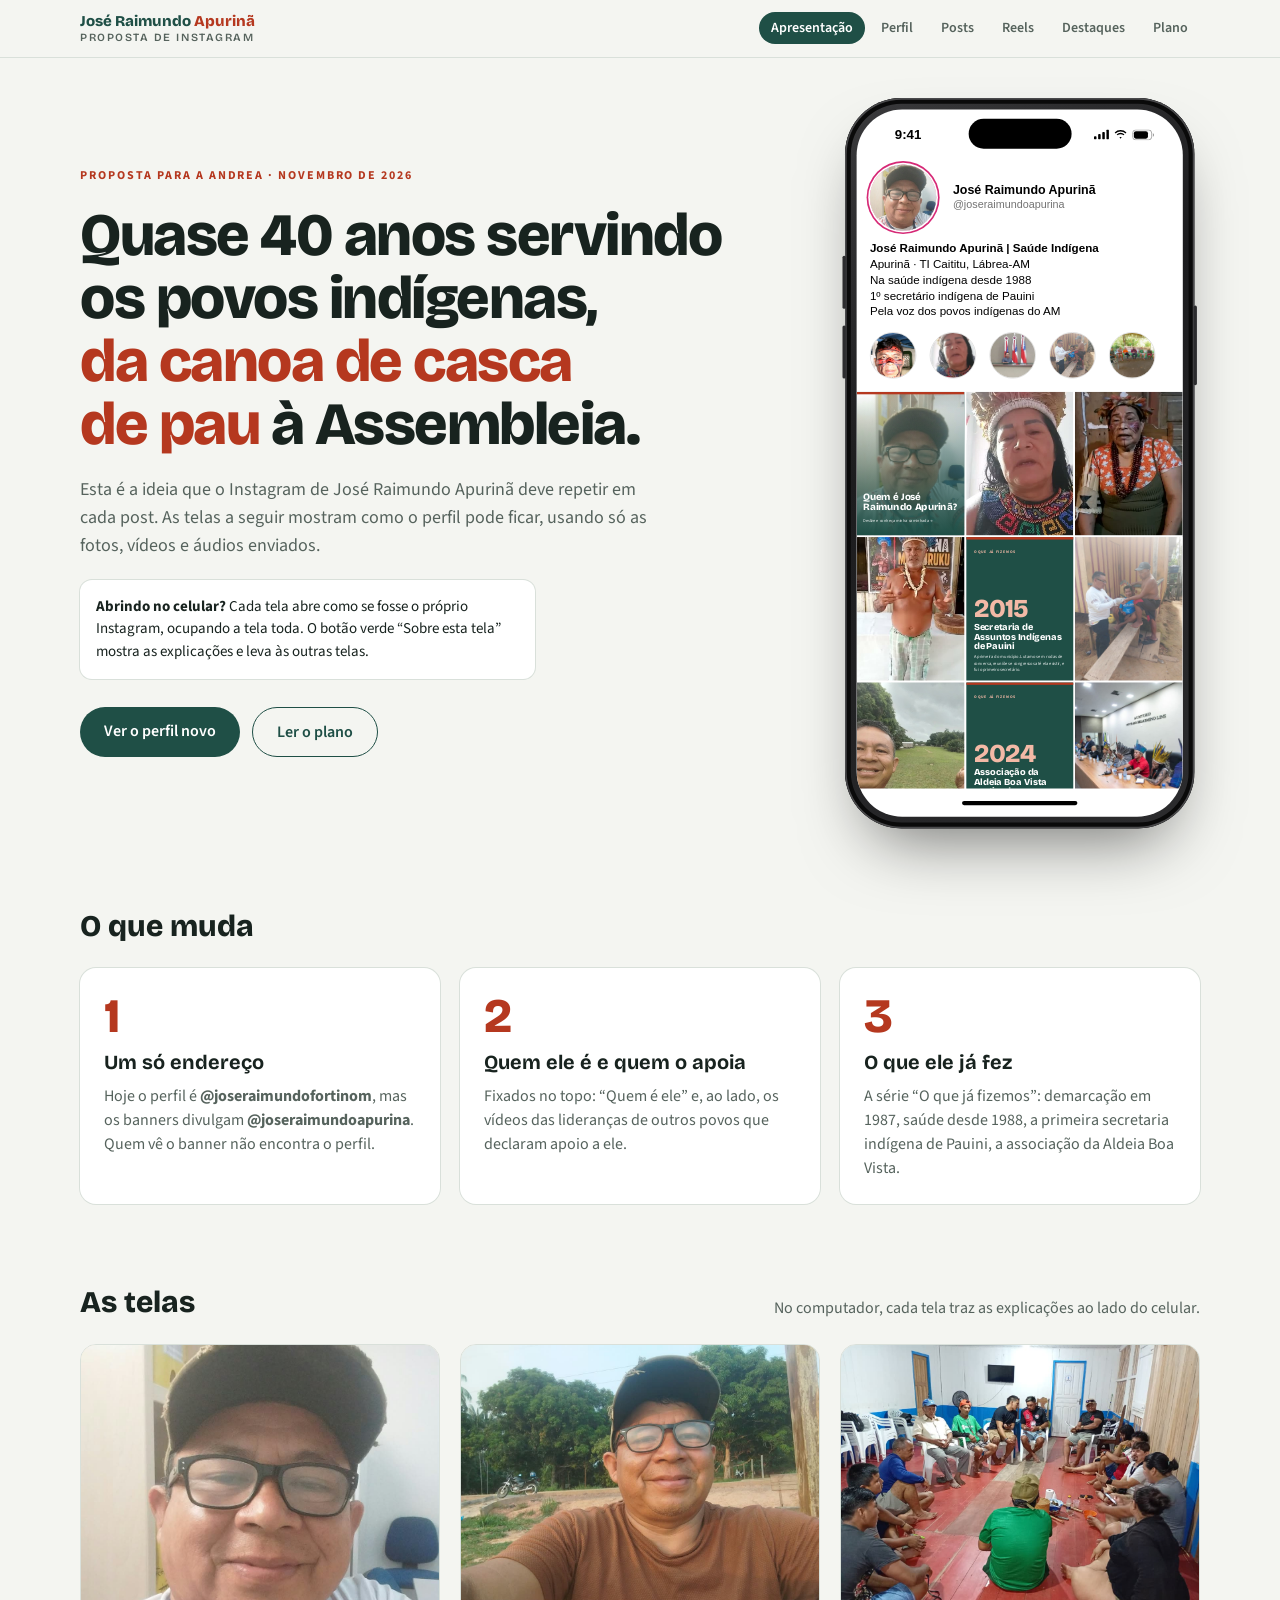
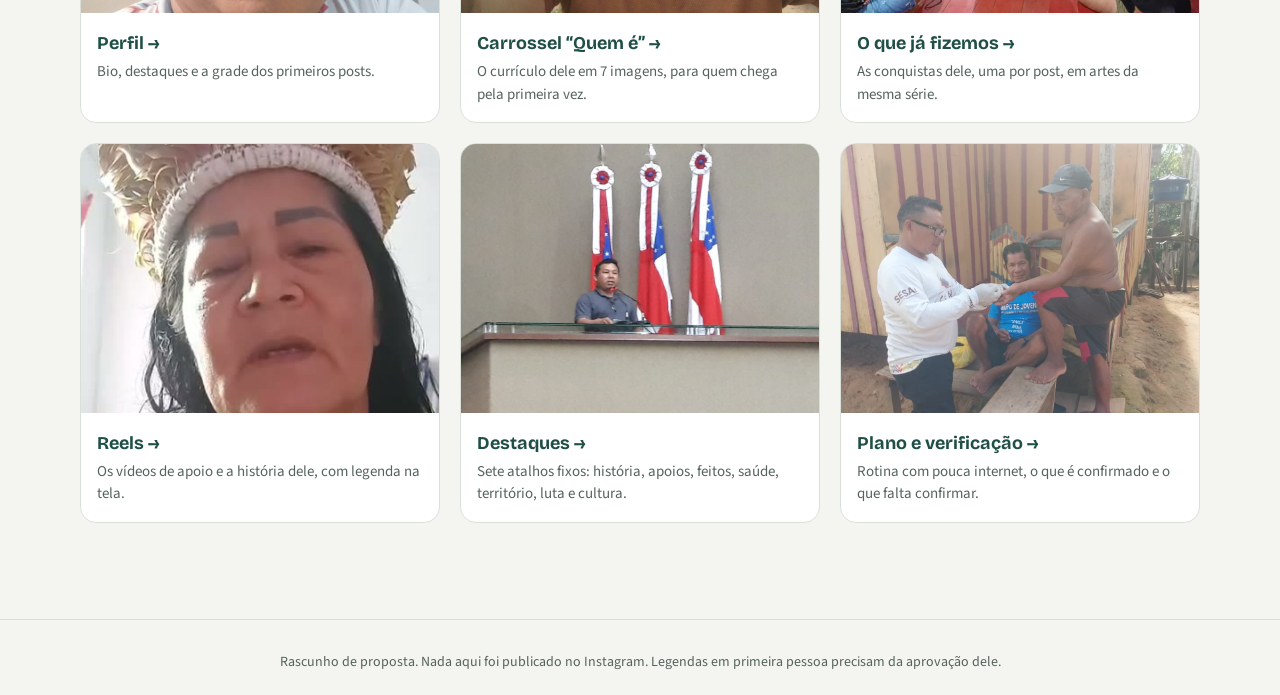
==== index.html @ d801d5da "Atualiza proposta do Instagram (2026-11-07)" ====
<!doctype html>
<html lang="pt-BR">
<head>
  <meta charset="UTF-8">
  <meta name="viewport" content="width=device-width, initial-scale=1">
  <meta name="robots" content="noindex, nofollow">
  <title>Apresentação · Instagram José Raimundo Apurinã</title>
  <link rel="preconnect" href="https://fonts.googleapis.com">
  <link rel="preconnect" href="https://fonts.gstatic.com" crossorigin>
  <link rel="stylesheet" href="https://fonts.googleapis.com/css2?family=Bricolage+Grotesque:opsz,wght@12..96,500;12..96,700;12..96,800&family=Source+Sans+3:wght@400;600;700&display=swap">
  <script type="module" crossorigin src="./assets/index-DN0PJLgt.js"></script>
  <link rel="modulepreload" crossorigin href="./assets/shell-CTbO2ROe.js">
  <link rel="stylesheet" crossorigin href="./assets/shell-BoE5GBk3.css">
</head>
<body class="min-h-dvh bg-papel font-sans text-tinta antialiased">
  <div id="app"></div>
</body>
</html>
---- assets/shell-BoE5GBk3.css ----
/*! tailwindcss v4.1.16 | MIT License | https://tailwindcss.com */@layer properties{@supports (((-webkit-hyphens:none)) and (not (margin-trim:inline))) or ((-moz-orient:inline) and (not (color:rgb(from red r g b)))){*,:before,:after,::backdrop{--tw-translate-x:0;--tw-translate-y:0;--tw-translate-z:0;--tw-rotate-x:initial;--tw-rotate-y:initial;--tw-rotate-z:initial;--tw-skew-x:initial;--tw-skew-y:initial;--tw-scroll-snap-strictness:proximity;--tw-space-y-reverse:0;--tw-divide-y-reverse:0;--tw-border-style:solid;--tw-gradient-position:initial;--tw-gradient-from:#0000;--tw-gradient-via:#0000;--tw-gradient-to:#0000;--tw-gradient-stops:initial;--tw-gradient-via-stops:initial;--tw-gradient-from-position:0%;--tw-gradient-via-position:50%;--tw-gradient-to-position:100%;--tw-leading:initial;--tw-font-weight:initial;--tw-tracking:initial;--tw-ordinal:initial;--tw-slashed-zero:initial;--tw-numeric-figure:initial;--tw-numeric-spacing:initial;--tw-numeric-fraction:initial;--tw-shadow:0 0 #0000;--tw-shadow-color:initial;--tw-shadow-alpha:100%;--tw-inset-shadow:0 0 #0000;--tw-inset-shadow-color:initial;--tw-inset-shadow-alpha:100%;--tw-ring-color:initial;--tw-ring-shadow:0 0 #0000;--tw-inset-ring-color:initial;--tw-inset-ring-shadow:0 0 #0000;--tw-ring-inset:initial;--tw-ring-offset-width:0px;--tw-ring-offset-color:#fff;--tw-ring-offset-shadow:0 0 #0000;--tw-blur:initial;--tw-brightness:initial;--tw-contrast:initial;--tw-grayscale:initial;--tw-hue-rotate:initial;--tw-invert:initial;--tw-opacity:initial;--tw-saturate:initial;--tw-sepia:initial;--tw-drop-shadow:initial;--tw-drop-shadow-color:initial;--tw-drop-shadow-alpha:100%;--tw-drop-shadow-size:initial;--tw-backdrop-blur:initial;--tw-backdrop-brightness:initial;--tw-backdrop-contrast:initial;--tw-backdrop-grayscale:initial;--tw-backdrop-hue-rotate:initial;--tw-backdrop-invert:initial;--tw-backdrop-opacity:initial;--tw-backdrop-saturate:initial;--tw-backdrop-sepia:initial}}}@layer theme{:root,:host{--font-sans:"Source Sans 3","Segoe UI",system-ui,sans-serif;--font-mono:ui-monospace,SFMono-Regular,Menlo,Monaco,Consolas,"Liberation Mono","Courier New",monospace;--color-black:#000;--color-white:#fff;--spacing:.25rem;--container-4xl:56rem;--container-6xl:72rem;--text-xs:.75rem;--text-xs--line-height:calc(1/.75);--text-sm:.875rem;--text-sm--line-height:calc(1.25/.875);--text-lg:1.125rem;--text-lg--line-height:calc(1.75/1.125);--text-xl:1.25rem;--text-xl--line-height:calc(1.75/1.25);--text-2xl:1.5rem;--text-2xl--line-height:calc(2/1.5);--text-3xl:1.875rem;--text-3xl--line-height: 1.2 ;--text-4xl:2.25rem;--text-4xl--line-height:calc(2.5/2.25);--text-5xl:3rem;--text-5xl--line-height:1;--text-6xl:3.75rem;--text-6xl--line-height:1;--font-weight-normal:400;--font-weight-semibold:600;--font-weight-bold:700;--font-weight-extrabold:800;--tracking-tight:-.025em;--tracking-wide:.025em;--leading-tight:1.25;--leading-snug:1.375;--leading-relaxed:1.625;--radius-md:.375rem;--radius-lg:.5rem;--radius-xl:.75rem;--radius-2xl:1rem;--default-transition-duration:.15s;--default-transition-timing-function:cubic-bezier(.4,0,.2,1);--default-font-family:var(--font-sans);--default-mono-font-family:var(--font-mono);--color-rio:#1f4f46;--color-rio-claro:#2e6b5f;--color-urucum:#b5381f;--color-areia:#ede6d6;--color-papel:#f4f5f1;--color-tinta:#18231f;--color-cinza:#56635d;--color-linha:#d9e0da;--font-display:"Bricolage Grotesque","Segoe UI",system-ui,sans-serif;--font-ig:-apple-system,BlinkMacSystemFont,"SF Pro Text","Segoe UI",Roboto,Helvetica,Arial,sans-serif}}@layer base{*,:after,:before,::backdrop{box-sizing:border-box;border:0 solid;margin:0;padding:0}::file-selector-button{box-sizing:border-box;border:0 solid;margin:0;padding:0}html,:host{-webkit-text-size-adjust:100%;tab-size:4;line-height:1.5;font-family:var(--default-font-family,ui-sans-serif,system-ui,sans-serif,"Apple Color Emoji","Segoe UI Emoji","Segoe UI Symbol","Noto Color Emoji");font-feature-settings:var(--default-font-feature-settings,normal);font-variation-settings:var(--default-font-variation-settings,normal);-webkit-tap-highlight-color:transparent}hr{height:0;color:inherit;border-top-width:1px}abbr:where([title]){-webkit-text-decoration:underline dotted;text-decoration:underline dotted}h1,h2,h3,h4,h5,h6{font-size:inherit;font-weight:inherit}a{color:inherit;-webkit-text-decoration:inherit;text-decoration:inherit}b,strong{font-weight:bolder}code,kbd,samp,pre{font-family:var(--default-mono-font-family,ui-monospace,SFMono-Regular,Menlo,Monaco,Consolas,"Liberation Mono","Courier New",monospace);font-feature-settings:var(--default-mono-font-feature-settings,normal);font-variation-settings:var(--default-mono-font-variation-settings,normal);font-size:1em}small{font-size:80%}sub,sup{vertical-align:baseline;font-size:75%;line-height:0;position:relative}sub{bottom:-.25em}sup{top:-.5em}table{text-indent:0;border-color:inherit;border-collapse:collapse}:-moz-focusring{outline:auto}progress{vertical-align:baseline}summary{display:list-item}ol,ul,menu{list-style:none}img,svg,video,canvas,audio,iframe,embed,object{vertical-align:middle;display:block}img,video{max-width:100%;height:auto}button,input,select,optgroup,textarea{font:inherit;font-feature-settings:inherit;font-variation-settings:inherit;letter-spacing:inherit;color:inherit;opacity:1;background-color:#0000;border-radius:0}::file-selector-button{font:inherit;font-feature-settings:inherit;font-variation-settings:inherit;letter-spacing:inherit;color:inherit;opacity:1;background-color:#0000;border-radius:0}:where(select:is([multiple],[size])) optgroup{font-weight:bolder}:where(select:is([multiple],[size])) optgroup option{padding-inline-start:20px}::file-selector-button{margin-inline-end:4px}::placeholder{opacity:1}@supports (not ((-webkit-appearance:-apple-pay-button))) or (contain-intrinsic-size:1px){::placeholder{color:currentColor}@supports (color:color-mix(in lab,red,red)){::placeholder{color:color-mix(in oklab,currentcolor 50%,transparent)}}}textarea{resize:vertical}::-webkit-search-decoration{-webkit-appearance:none}::-webkit-date-and-time-value{min-height:1lh;text-align:inherit}::-webkit-datetime-edit{display:inline-flex}::-webkit-datetime-edit-fields-wrapper{padding:0}::-webkit-datetime-edit{padding-block:0}::-webkit-datetime-edit-year-field{padding-block:0}::-webkit-datetime-edit-month-field{padding-block:0}::-webkit-datetime-edit-day-field{padding-block:0}::-webkit-datetime-edit-hour-field{padding-block:0}::-webkit-datetime-edit-minute-field{padding-block:0}::-webkit-datetime-edit-second-field{padding-block:0}::-webkit-datetime-edit-millisecond-field{padding-block:0}::-webkit-datetime-edit-meridiem-field{padding-block:0}::-webkit-calendar-picker-indicator{line-height:1}:-moz-ui-invalid{box-shadow:none}button,input:where([type=button],[type=reset],[type=submit]){appearance:button}::file-selector-button{appearance:button}::-webkit-inner-spin-button{height:auto}::-webkit-outer-spin-button{height:auto}[hidden]:where(:not([hidden=until-found])){display:none!important}html{background:var(--color-papel);color:var(--color-tinta)}h1,h2,h3{font-family:var(--font-display);text-wrap:balance}:focus-visible{outline:3px solid var(--color-urucum);outline-offset:2px}}@layer components;@layer utilities{.\@container{container-type:inline-size}.pointer-events-none{pointer-events:none}.absolute{position:absolute}.relative{position:relative}.sticky{position:sticky}.inset-0{inset:calc(var(--spacing)*0)}.inset-x-0{inset-inline:calc(var(--spacing)*0)}.inset-x-2{inset-inline:calc(var(--spacing)*2)}.inset-x-3{inset-inline:calc(var(--spacing)*3)}.inset-x-6{inset-inline:calc(var(--spacing)*6)}.top-0{top:calc(var(--spacing)*0)}.top-1\.5{top:calc(var(--spacing)*1.5)}.top-3{top:calc(var(--spacing)*3)}.top-28{top:calc(var(--spacing)*28)}.top-\[58px\]{top:58px}.top-\[70px\]{top:70px}.right-0{right:calc(var(--spacing)*0)}.right-1\.5{right:calc(var(--spacing)*1.5)}.right-3{right:calc(var(--spacing)*3)}.right-4{right:calc(var(--spacing)*4)}.right-16{right:calc(var(--spacing)*16)}.bottom-0{bottom:calc(var(--spacing)*0)}.bottom-3{bottom:calc(var(--spacing)*3)}.bottom-6{bottom:calc(var(--spacing)*6)}.bottom-\[68px\]{bottom:68px}.bottom-\[120px\]{bottom:120px}.left-0{left:calc(var(--spacing)*0)}.left-1\/2{left:50%}.left-3{left:calc(var(--spacing)*3)}.z-10{z-index:10}.z-30{z-index:30}.m-0{margin:calc(var(--spacing)*0)}.mx-auto{margin-inline:auto}.mt-0\.5{margin-top:calc(var(--spacing)*.5)}.mt-2{margin-top:calc(var(--spacing)*2)}.mt-3{margin-top:calc(var(--spacing)*3)}.mt-auto{margin-top:auto}.ml-auto{margin-left:auto}.line-clamp-1{-webkit-line-clamp:1;-webkit-box-orient:vertical;display:-webkit-box;overflow:hidden}.no-scrollbar{scrollbar-width:none}.no-scrollbar::-webkit-scrollbar{display:none}.block{display:block}.flex{display:flex}.grid{display:grid}.hidden{display:none}.inline-block{display:inline-block}.aspect-\[3\/4\]{aspect-ratio:3/4}.aspect-\[4\/3\]{aspect-ratio:4/3}.size-1\.5{width:calc(var(--spacing)*1.5);height:calc(var(--spacing)*1.5)}.size-3\.5{width:calc(var(--spacing)*3.5);height:calc(var(--spacing)*3.5)}.size-4{width:calc(var(--spacing)*4);height:calc(var(--spacing)*4)}.size-5{width:calc(var(--spacing)*5);height:calc(var(--spacing)*5)}.size-6{width:calc(var(--spacing)*6);height:calc(var(--spacing)*6)}.size-7{width:calc(var(--spacing)*7);height:calc(var(--spacing)*7)}.size-8{width:calc(var(--spacing)*8);height:calc(var(--spacing)*8)}.size-9{width:calc(var(--spacing)*9);height:calc(var(--spacing)*9)}.size-16{width:calc(var(--spacing)*16);height:calc(var(--spacing)*16)}.size-\[14px\]{width:14px;height:14px}.size-\[18px\]{width:18px;height:18px}.size-\[26px\]{width:26px;height:26px}.size-\[28px\]{width:28px;height:28px}.size-\[56px\]{width:56px;height:56px}.size-\[80px\]{width:80px;height:80px}.size-full{width:100%;height:100%}.h-11{height:calc(var(--spacing)*11)}.h-36{height:calc(var(--spacing)*36)}.h-56{height:calc(var(--spacing)*56)}.h-\[2\.5px\]{height:2.5px}.h-\[2cqw\]{height:2cqw}.h-full{height:100%}.max-h-\[85dvh\]{max-height:85dvh}.min-h-0{min-height:calc(var(--spacing)*0)}.min-h-dvh{min-height:100dvh}.w-0{width:calc(var(--spacing)*0)}.w-1\/3{width:33.3333%}.w-2\/3{width:66.6667%}.w-\[34px\]{width:34px}.w-\[64px\]{width:64px}.w-fit{width:fit-content}.w-full{width:100%}.max-w-4xl{max-width:var(--container-4xl)}.max-w-6xl{max-width:var(--container-6xl)}.max-w-none{max-width:none}.max-w-prose{max-width:65ch}.min-w-0{min-width:calc(var(--spacing)*0)}.min-w-\[560px\]{min-width:560px}.min-w-\[640px\]{min-width:640px}.flex-1{flex:1}.shrink-0{flex-shrink:0}.-translate-x-1\/2{--tw-translate-x: -50% ;translate:var(--tw-translate-x)var(--tw-translate-y)}.-rotate-45{rotate:-45deg}.transform{transform:var(--tw-rotate-x,)var(--tw-rotate-y,)var(--tw-rotate-z,)var(--tw-skew-x,)var(--tw-skew-y,)}.resize{resize:both}.snap-x{scroll-snap-type:x var(--tw-scroll-snap-strictness)}.snap-y{scroll-snap-type:y var(--tw-scroll-snap-strictness)}.snap-mandatory{--tw-scroll-snap-strictness:mandatory}.snap-center{scroll-snap-align:center}.snap-start{scroll-snap-align:start}.scroll-mt-24{scroll-margin-top:calc(var(--spacing)*24)}.list-decimal{list-style-type:decimal}.list-disc{list-style-type:disc}.grid-cols-3{grid-template-columns:repeat(3,minmax(0,1fr))}.grid-cols-5{grid-template-columns:repeat(5,minmax(0,1fr))}.grid-cols-\[2\.25rem_minmax\(0\,1fr\)\]{grid-template-columns:2.25rem minmax(0,1fr)}.grid-cols-\[2rem_minmax\(0\,1fr\)\]{grid-template-columns:2rem minmax(0,1fr)}.grid-cols-\[4\.5rem_minmax\(0\,1fr\)\]{grid-template-columns:4.5rem minmax(0,1fr)}.grid-rows-\[auto_1fr\]{grid-template-rows:auto 1fr}.flex-col{flex-direction:column}.flex-wrap{flex-wrap:wrap}.place-items-center{place-items:center}.items-center{align-items:center}.items-end{align-items:flex-end}.justify-between{justify-content:space-between}.justify-center{justify-content:center}.justify-items-center{justify-items:center}.gap-1{gap:calc(var(--spacing)*1)}.gap-1\.5{gap:calc(var(--spacing)*1.5)}.gap-2{gap:calc(var(--spacing)*2)}.gap-2\.5{gap:calc(var(--spacing)*2.5)}.gap-3{gap:calc(var(--spacing)*3)}.gap-4{gap:calc(var(--spacing)*4)}.gap-5{gap:calc(var(--spacing)*5)}.gap-10{gap:calc(var(--spacing)*10)}.gap-\[2cqw\]{gap:2cqw}.gap-\[2px\]{gap:2px}.gap-\[4cqw\]{gap:4cqw}.gap-\[6px\]{gap:6px}:where(.space-y-1>:not(:last-child)){--tw-space-y-reverse:0;margin-block-start:calc(calc(var(--spacing)*1)*var(--tw-space-y-reverse));margin-block-end:calc(calc(var(--spacing)*1)*calc(1 - var(--tw-space-y-reverse)))}:where(.space-y-1\.5>:not(:last-child)){--tw-space-y-reverse:0;margin-block-start:calc(calc(var(--spacing)*1.5)*var(--tw-space-y-reverse));margin-block-end:calc(calc(var(--spacing)*1.5)*calc(1 - var(--tw-space-y-reverse)))}:where(.space-y-2>:not(:last-child)){--tw-space-y-reverse:0;margin-block-start:calc(calc(var(--spacing)*2)*var(--tw-space-y-reverse));margin-block-end:calc(calc(var(--spacing)*2)*calc(1 - var(--tw-space-y-reverse)))}:where(.space-y-3>:not(:last-child)){--tw-space-y-reverse:0;margin-block-start:calc(calc(var(--spacing)*3)*var(--tw-space-y-reverse));margin-block-end:calc(calc(var(--spacing)*3)*calc(1 - var(--tw-space-y-reverse)))}:where(.space-y-4>:not(:last-child)){--tw-space-y-reverse:0;margin-block-start:calc(calc(var(--spacing)*4)*var(--tw-space-y-reverse));margin-block-end:calc(calc(var(--spacing)*4)*calc(1 - var(--tw-space-y-reverse)))}:where(.space-y-5>:not(:last-child)){--tw-space-y-reverse:0;margin-block-start:calc(calc(var(--spacing)*5)*var(--tw-space-y-reverse));margin-block-end:calc(calc(var(--spacing)*5)*calc(1 - var(--tw-space-y-reverse)))}:where(.space-y-6>:not(:last-child)){--tw-space-y-reverse:0;margin-block-start:calc(calc(var(--spacing)*6)*var(--tw-space-y-reverse));margin-block-end:calc(calc(var(--spacing)*6)*calc(1 - var(--tw-space-y-reverse)))}:where(.space-y-20>:not(:last-child)){--tw-space-y-reverse:0;margin-block-start:calc(calc(var(--spacing)*20)*var(--tw-space-y-reverse));margin-block-end:calc(calc(var(--spacing)*20)*calc(1 - var(--tw-space-y-reverse)))}:where(.space-y-\[1px\]>:not(:last-child)){--tw-space-y-reverse:0;margin-block-start:calc(1px*var(--tw-space-y-reverse));margin-block-end:calc(1px*calc(1 - var(--tw-space-y-reverse)))}:where(.space-y-\[2cqw\]>:not(:last-child)){--tw-space-y-reverse:0;margin-block-start:calc(2cqw*var(--tw-space-y-reverse));margin-block-end:calc(2cqw*calc(1 - var(--tw-space-y-reverse)))}:where(.space-y-\[3cqw\]>:not(:last-child)){--tw-space-y-reverse:0;margin-block-start:calc(3cqw*var(--tw-space-y-reverse));margin-block-end:calc(3cqw*calc(1 - var(--tw-space-y-reverse)))}:where(.divide-y>:not(:last-child)){--tw-divide-y-reverse:0;border-bottom-style:var(--tw-border-style);border-top-style:var(--tw-border-style);border-top-width:calc(1px*var(--tw-divide-y-reverse));border-bottom-width:calc(1px*calc(1 - var(--tw-divide-y-reverse)))}:where(.divide-linha>:not(:last-child)){border-color:var(--color-linha)}.truncate{text-overflow:ellipsis;white-space:nowrap;overflow:hidden}.overflow-hidden{overflow:hidden}.overflow-x-auto{overflow-x:auto}.overflow-y-auto{overflow-y:auto}.rounded{border-radius:.25rem}.rounded-2xl{border-radius:var(--radius-2xl)}.rounded-full{border-radius:3.40282e38px}.rounded-lg{border-radius:var(--radius-lg)}.rounded-md{border-radius:var(--radius-md)}.rounded-xl{border-radius:var(--radius-xl)}.rounded-t-2xl{border-top-left-radius:var(--radius-2xl);border-top-right-radius:var(--radius-2xl)}.rounded-b-xl{border-bottom-right-radius:var(--radius-xl);border-bottom-left-radius:var(--radius-xl)}.border{border-style:var(--tw-border-style);border-width:1px}.border-2{border-style:var(--tw-border-style);border-width:2px}.border-t{border-top-style:var(--tw-border-style);border-top-width:1px}.border-b{border-bottom-style:var(--tw-border-style);border-bottom-width:1px}.border-dashed{--tw-border-style:dashed;border-style:dashed}.border-ig-fg{border-color:var(--ig-fg)}.border-ig-line{border-color:var(--ig-line)}.border-linha{border-color:var(--color-linha)}.border-rio{border-color:var(--color-rio)}.border-urucum\/60{border-color:#b5381f99}@supports (color:color-mix(in lab,red,red)){.border-urucum\/60{border-color:color-mix(in oklab,var(--color-urucum)60%,transparent)}}.border-white{border-color:var(--color-white)}.border-white\/50{border-color:#ffffff80}@supports (color:color-mix(in lab,red,red)){.border-white\/50{border-color:color-mix(in oklab,var(--color-white)50%,transparent)}}.border-white\/70{border-color:#ffffffb3}@supports (color:color-mix(in lab,red,red)){.border-white\/70{border-color:color-mix(in oklab,var(--color-white)70%,transparent)}}.bg-\[\#e3efe9\]{background-color:#e3efe9}.bg-\[\#fbefe3\]{background-color:#fbefe3}.bg-areia{background-color:var(--color-areia)}.bg-black{background-color:var(--color-black)}.bg-black\/50{background-color:#00000080}@supports (color:color-mix(in lab,red,red)){.bg-black\/50{background-color:color-mix(in oklab,var(--color-black)50%,transparent)}}.bg-black\/70{background-color:#000000b3}@supports (color:color-mix(in lab,red,red)){.bg-black\/70{background-color:color-mix(in oklab,var(--color-black)70%,transparent)}}.bg-ig{background-color:var(--ig-bg)}.bg-ig-blue{background-color:#0095f6}.bg-ig-btn{background-color:var(--ig-btn)}.bg-ig-line{background-color:var(--ig-line)}.bg-papel{background-color:var(--color-papel)}.bg-papel\/90{background-color:#f4f5f1e6}@supports (color:color-mix(in lab,red,red)){.bg-papel\/90{background-color:color-mix(in oklab,var(--color-papel)90%,transparent)}}.bg-rio{background-color:var(--color-rio)}.bg-urucum{background-color:var(--color-urucum)}.bg-white{background-color:var(--color-white)}.bg-white\/35{background-color:#ffffff59}@supports (color:color-mix(in lab,red,red)){.bg-white\/35{background-color:color-mix(in oklab,var(--color-white)35%,transparent)}}.bg-gradient-to-b{--tw-gradient-position:to bottom in oklab;background-image:linear-gradient(var(--tw-gradient-stops))}.bg-gradient-to-t{--tw-gradient-position:to top in oklab;background-image:linear-gradient(var(--tw-gradient-stops))}.bg-\[conic-gradient\(from_200deg\,\#feda75\,\#fa7e1e\,\#d62976\,\#962fbf\,\#4f5bd5\,\#feda75\)\]{background-image:conic-gradient(from 200deg,#feda75,#fa7e1e,#d62976,#962fbf,#4f5bd5,#feda75)}.from-black\/60{--tw-gradient-from:#0009}@supports (color:color-mix(in lab,red,red)){.from-black\/60{--tw-gradient-from:color-mix(in oklab,var(--color-black)60%,transparent)}}.from-black\/60{--tw-gradient-stops:var(--tw-gradient-via-stops,var(--tw-gradient-position),var(--tw-gradient-from)var(--tw-gradient-from-position),var(--tw-gradient-to)var(--tw-gradient-to-position))}.from-black\/75{--tw-gradient-from:#000000bf}@supports (color:color-mix(in lab,red,red)){.from-black\/75{--tw-gradient-from:color-mix(in oklab,var(--color-black)75%,transparent)}}.from-black\/75{--tw-gradient-stops:var(--tw-gradient-via-stops,var(--tw-gradient-position),var(--tw-gradient-from)var(--tw-gradient-from-position),var(--tw-gradient-to)var(--tw-gradient-to-position))}.from-black\/85{--tw-gradient-from:#000000d9}@supports (color:color-mix(in lab,red,red)){.from-black\/85{--tw-gradient-from:color-mix(in oklab,var(--color-black)85%,transparent)}}.from-black\/85{--tw-gradient-stops:var(--tw-gradient-via-stops,var(--tw-gradient-position),var(--tw-gradient-from)var(--tw-gradient-from-position),var(--tw-gradient-to)var(--tw-gradient-to-position))}.from-rio{--tw-gradient-from:var(--color-rio);--tw-gradient-stops:var(--tw-gradient-via-stops,var(--tw-gradient-position),var(--tw-gradient-from)var(--tw-gradient-from-position),var(--tw-gradient-to)var(--tw-gradient-to-position))}.via-black\/15{--tw-gradient-via:#00000026}@supports (color:color-mix(in lab,red,red)){.via-black\/15{--tw-gradient-via:color-mix(in oklab,var(--color-black)15%,transparent)}}.via-black\/15{--tw-gradient-via-stops:var(--tw-gradient-position),var(--tw-gradient-from)var(--tw-gradient-from-position),var(--tw-gradient-via)var(--tw-gradient-via-position),var(--tw-gradient-to)var(--tw-gradient-to-position);--tw-gradient-stops:var(--tw-gradient-via-stops)}.via-rio\/45{--tw-gradient-via:#1f4f4673}@supports (color:color-mix(in lab,red,red)){.via-rio\/45{--tw-gradient-via:color-mix(in oklab,var(--color-rio)45%,transparent)}}.via-rio\/45{--tw-gradient-via-stops:var(--tw-gradient-position),var(--tw-gradient-from)var(--tw-gradient-from-position),var(--tw-gradient-via)var(--tw-gradient-via-position),var(--tw-gradient-to)var(--tw-gradient-to-position);--tw-gradient-stops:var(--tw-gradient-via-stops)}.to-transparent{--tw-gradient-to:transparent;--tw-gradient-stops:var(--tw-gradient-via-stops,var(--tw-gradient-position),var(--tw-gradient-from)var(--tw-gradient-from-position),var(--tw-gradient-to)var(--tw-gradient-to-position))}.box-decoration-clone{-webkit-box-decoration-break:clone;box-decoration-break:clone}.fill-current{fill:currentColor}.object-cover{object-fit:cover}.object-\[50\%_25\%\]{object-position:50% 25%}.object-\[50\%_30\%\]{object-position:50% 30%}.p-0{padding:calc(var(--spacing)*0)}.p-1{padding:calc(var(--spacing)*1)}.p-2{padding:calc(var(--spacing)*2)}.p-4{padding:calc(var(--spacing)*4)}.p-5{padding:calc(var(--spacing)*5)}.p-6{padding:calc(var(--spacing)*6)}.p-\[2\.5px\]{padding:2.5px}.p-\[2px\]{padding:2px}.p-\[3px\]{padding:3px}.p-\[6cqw\]{padding:6cqw}.p-\[7cqw\]{padding:7cqw}.px-2{padding-inline:calc(var(--spacing)*2)}.px-2\.5{padding-inline:calc(var(--spacing)*2.5)}.px-3{padding-inline:calc(var(--spacing)*3)}.px-3\.5{padding-inline:calc(var(--spacing)*3.5)}.px-4{padding-inline:calc(var(--spacing)*4)}.px-5{padding-inline:calc(var(--spacing)*5)}.px-6{padding-inline:calc(var(--spacing)*6)}.px-\[2cqw\]{padding-inline:2cqw}.py-0\.5{padding-block:calc(var(--spacing)*.5)}.py-1{padding-block:calc(var(--spacing)*1)}.py-1\.5{padding-block:calc(var(--spacing)*1.5)}.py-2{padding-block:calc(var(--spacing)*2)}.py-2\.5{padding-block:calc(var(--spacing)*2.5)}.py-3{padding-block:calc(var(--spacing)*3)}.py-4{padding-block:calc(var(--spacing)*4)}.py-8{padding-block:calc(var(--spacing)*8)}.py-12{padding-block:calc(var(--spacing)*12)}.py-\[\.6cqw\]{padding-block:.6cqw}.py-\[7px\]{padding-block:7px}.pt-2{padding-top:calc(var(--spacing)*2)}.pt-2\.5{padding-top:calc(var(--spacing)*2.5)}.pt-3{padding-top:calc(var(--spacing)*3)}.pt-4{padding-top:calc(var(--spacing)*4)}.pt-8{padding-top:calc(var(--spacing)*8)}.pt-10{padding-top:calc(var(--spacing)*10)}.pt-14{padding-top:calc(var(--spacing)*14)}.pt-\[2px\]{padding-top:2px}.pr-2{padding-right:calc(var(--spacing)*2)}.pb-1{padding-bottom:calc(var(--spacing)*1)}.pb-5{padding-bottom:calc(var(--spacing)*5)}.pb-10{padding-bottom:calc(var(--spacing)*10)}.pb-16{padding-bottom:calc(var(--spacing)*16)}.pb-24{padding-bottom:calc(var(--spacing)*24)}.pb-\[34px\]{padding-bottom:34px}.pl-5{padding-left:calc(var(--spacing)*5)}.text-center{text-align:center}.text-left{text-align:left}.text-right{text-align:right}.font-display{font-family:var(--font-display)}.font-mono{font-family:var(--font-mono)}.font-sans{font-family:var(--font-sans)}.text-2xl{font-size:var(--text-2xl);line-height:var(--tw-leading,var(--text-2xl--line-height))}.text-3xl{font-size:var(--text-3xl);line-height:var(--tw-leading,var(--text-3xl--line-height))}.text-4xl{font-size:var(--text-4xl);line-height:var(--tw-leading,var(--text-4xl--line-height))}.text-5xl{font-size:var(--text-5xl);line-height:var(--tw-leading,var(--text-5xl--line-height))}.text-lg{font-size:var(--text-lg);line-height:var(--tw-leading,var(--text-lg--line-height))}.text-sm{font-size:var(--text-sm);line-height:var(--tw-leading,var(--text-sm--line-height))}.text-xl{font-size:var(--text-xl);line-height:var(--tw-leading,var(--text-xl--line-height))}.text-xs{font-size:var(--text-xs);line-height:var(--tw-leading,var(--text-xs--line-height))}.text-\[3\.6cqw\]{font-size:3.6cqw}.text-\[3\.8cqw\]{font-size:3.8cqw}.text-\[3cqw\]{font-size:3cqw}.text-\[4\.2cqw\]{font-size:4.2cqw}.text-\[4\.6cqw\]{font-size:4.6cqw}.text-\[4cqw\]{font-size:4cqw}.text-\[6\.6cqw\]{font-size:6.6cqw}.text-\[8\.5cqw\]{font-size:8.5cqw}.text-\[8cqw\]{font-size:8cqw}.text-\[9cqw\]{font-size:9cqw}.text-\[11px\]{font-size:11px}.text-\[12px\]{font-size:12px}.text-\[13px\]{font-size:13px}.text-\[14px\]{font-size:14px}.text-\[15px\]{font-size:15px}.text-\[16px\]{font-size:16px}.text-\[20px\]{font-size:20px}.text-\[22px\]{font-size:22px}.text-\[24cqw\]{font-size:24cqw}.text-\[28px\]{font-size:28px}.leading-\[\.85\]{--tw-leading:.85;line-height:.85}.leading-\[1\.02\]{--tw-leading:1.02;line-height:1.02}.leading-\[1\.03\]{--tw-leading:1.03;line-height:1.03}.leading-\[1\.05\]{--tw-leading:1.05;line-height:1.05}.leading-\[1\.08\]{--tw-leading:1.08;line-height:1.08}.leading-\[1\.55\]{--tw-leading:1.55;line-height:1.55}.leading-\[14px\]{--tw-leading:14px;line-height:14px}.leading-\[16px\]{--tw-leading:16px;line-height:16px}.leading-\[18px\]{--tw-leading:18px;line-height:18px}.leading-none{--tw-leading:1;line-height:1}.leading-relaxed{--tw-leading:var(--leading-relaxed);line-height:var(--leading-relaxed)}.leading-snug{--tw-leading:var(--leading-snug);line-height:var(--leading-snug)}.leading-tight{--tw-leading:var(--leading-tight);line-height:var(--leading-tight)}.font-bold{--tw-font-weight:var(--font-weight-bold);font-weight:var(--font-weight-bold)}.font-extrabold{--tw-font-weight:var(--font-weight-extrabold);font-weight:var(--font-weight-extrabold)}.font-normal{--tw-font-weight:var(--font-weight-normal);font-weight:var(--font-weight-normal)}.font-semibold{--tw-font-weight:var(--font-weight-semibold);font-weight:var(--font-weight-semibold)}.tracking-\[\.14em\]{--tw-tracking:.14em;letter-spacing:.14em}.tracking-\[\.16em\]{--tw-tracking:.16em;letter-spacing:.16em}.tracking-tight{--tw-tracking:var(--tracking-tight);letter-spacing:var(--tracking-tight)}.tracking-wide{--tw-tracking:var(--tracking-wide);letter-spacing:var(--tracking-wide)}.whitespace-nowrap{white-space:nowrap}.whitespace-pre-line{white-space:pre-line}.text-\[\#5a2a10\]{color:#5a2a10}.text-\[\#7a3410\]{color:#7a3410}.text-\[\#f3b9a6\]{color:#f3b9a6}.text-black{color:var(--color-black)}.text-cinza{color:var(--color-cinza)}.text-ig-link{color:var(--ig-link)}.text-ig-muted{color:var(--ig-muted)}.text-rio{color:var(--color-rio)}.text-tinta{color:var(--color-tinta)}.text-tinta\/85{color:#18231fd9}@supports (color:color-mix(in lab,red,red)){.text-tinta\/85{color:color-mix(in oklab,var(--color-tinta)85%,transparent)}}.text-urucum{color:var(--color-urucum)}.text-white{color:var(--color-white)}.text-white\/70{color:#ffffffb3}@supports (color:color-mix(in lab,red,red)){.text-white\/70{color:color-mix(in oklab,var(--color-white)70%,transparent)}}.text-white\/80{color:#fffc}@supports (color:color-mix(in lab,red,red)){.text-white\/80{color:color-mix(in oklab,var(--color-white)80%,transparent)}}.uppercase{text-transform:uppercase}.tabular-nums{--tw-numeric-spacing:tabular-nums;font-variant-numeric:var(--tw-ordinal,)var(--tw-slashed-zero,)var(--tw-numeric-figure,)var(--tw-numeric-spacing,)var(--tw-numeric-fraction,)}.underline{text-decoration-line:underline}.antialiased{-webkit-font-smoothing:antialiased;-moz-osx-font-smoothing:grayscale}.opacity-30{opacity:.3}.opacity-80{opacity:.8}.opacity-90{opacity:.9}.shadow-lg{--tw-shadow:0 10px 15px -3px var(--tw-shadow-color,#0000001a),0 4px 6px -4px var(--tw-shadow-color,#0000001a);box-shadow:var(--tw-inset-shadow),var(--tw-inset-ring-shadow),var(--tw-ring-offset-shadow),var(--tw-ring-shadow),var(--tw-shadow)}.ring,.ring-1{--tw-ring-shadow:var(--tw-ring-inset,)0 0 0 calc(1px + var(--tw-ring-offset-width))var(--tw-ring-color,currentcolor);box-shadow:var(--tw-inset-shadow),var(--tw-inset-ring-shadow),var(--tw-ring-offset-shadow),var(--tw-ring-shadow),var(--tw-shadow)}.ring-2{--tw-ring-shadow:var(--tw-ring-inset,)0 0 0 calc(2px + var(--tw-ring-offset-width))var(--tw-ring-color,currentcolor);box-shadow:var(--tw-inset-shadow),var(--tw-inset-ring-shadow),var(--tw-ring-offset-shadow),var(--tw-ring-shadow),var(--tw-shadow)}.ring-\[\#d62976\]{--tw-ring-color:#d62976}.ring-ig-fg{--tw-ring-color:var(--ig-fg)}.ring-linha{--tw-ring-color:var(--color-linha)}.ring-urucum{--tw-ring-color:var(--color-urucum)}.ring-offset-1{--tw-ring-offset-width:1px;--tw-ring-offset-shadow:var(--tw-ring-inset,)0 0 0 var(--tw-ring-offset-width)var(--tw-ring-offset-color)}.ring-offset-2{--tw-ring-offset-width:2px;--tw-ring-offset-shadow:var(--tw-ring-inset,)0 0 0 var(--tw-ring-offset-width)var(--tw-ring-offset-color)}.ring-offset-\[var\(--ig-bg\)\]{--tw-ring-offset-color:var(--ig-bg)}.drop-shadow{--tw-drop-shadow-size:drop-shadow(0 1px 2px var(--tw-drop-shadow-color,#0000001a))drop-shadow(0 1px 1px var(--tw-drop-shadow-color,#0000000f));--tw-drop-shadow:drop-shadow(0 1px 2px #0000001a)drop-shadow(0 1px 1px #0000000f);filter:var(--tw-blur,)var(--tw-brightness,)var(--tw-contrast,)var(--tw-grayscale,)var(--tw-hue-rotate,)var(--tw-invert,)var(--tw-saturate,)var(--tw-sepia,)var(--tw-drop-shadow,)}.drop-shadow-\[0_0_2px_rgb\(0_0_0\/\.6\)\]{--tw-drop-shadow-size:drop-shadow(0 0 2px var(--tw-drop-shadow-color,#0009));--tw-drop-shadow:var(--tw-drop-shadow-size);filter:var(--tw-blur,)var(--tw-brightness,)var(--tw-contrast,)var(--tw-grayscale,)var(--tw-hue-rotate,)var(--tw-invert,)var(--tw-saturate,)var(--tw-sepia,)var(--tw-drop-shadow,)}.backdrop-blur{--tw-backdrop-blur:blur(8px);-webkit-backdrop-filter:var(--tw-backdrop-blur,)var(--tw-backdrop-brightness,)var(--tw-backdrop-contrast,)var(--tw-backdrop-grayscale,)var(--tw-backdrop-hue-rotate,)var(--tw-backdrop-invert,)var(--tw-backdrop-opacity,)var(--tw-backdrop-saturate,)var(--tw-backdrop-sepia,);backdrop-filter:var(--tw-backdrop-blur,)var(--tw-backdrop-brightness,)var(--tw-backdrop-contrast,)var(--tw-backdrop-grayscale,)var(--tw-backdrop-hue-rotate,)var(--tw-backdrop-invert,)var(--tw-backdrop-opacity,)var(--tw-backdrop-saturate,)var(--tw-backdrop-sepia,)}.transition{transition-property:color,background-color,border-color,outline-color,text-decoration-color,fill,stroke,--tw-gradient-from,--tw-gradient-via,--tw-gradient-to,opacity,box-shadow,transform,translate,scale,rotate,filter,-webkit-backdrop-filter,backdrop-filter,display,content-visibility,overlay,pointer-events;transition-timing-function:var(--tw-ease,var(--default-transition-timing-function));transition-duration:var(--tw-duration,var(--default-transition-duration))}.select-none{-webkit-user-select:none;user-select:none}@media(hover:hover){.group-hover\:scale-\[1\.03\]:is(:where(.group):hover *){scale:1.03}}.backdrop\:bg-black\/50::backdrop{background-color:#00000080}@supports (color:color-mix(in lab,red,red)){.backdrop\:bg-black\/50::backdrop{background-color:color-mix(in oklab,var(--color-black)50%,transparent)}}@media(hover:hover){.hover\:-translate-y-0\.5:hover{--tw-translate-y:calc(var(--spacing)*-.5);translate:var(--tw-translate-x)var(--tw-translate-y)}.hover\:border-rio:hover{border-color:var(--color-rio)}.hover\:bg-areia:hover{background-color:var(--color-areia)}.hover\:bg-rio:hover{background-color:var(--color-rio)}.hover\:bg-rio-claro:hover{background-color:var(--color-rio-claro)}.hover\:bg-white:hover{background-color:var(--color-white)}.hover\:text-tinta:hover{color:var(--color-tinta)}.hover\:text-white:hover{color:var(--color-white)}.hover\:opacity-100:hover{opacity:1}.hover\:ring-rio:hover{--tw-ring-color:var(--color-rio)}}.aria-pressed\:bg-rio[aria-pressed=true]{background-color:var(--color-rio)}.aria-pressed\:text-white[aria-pressed=true]{color:var(--color-white)}@media not all and (min-width:640px){.max-\[640px\]\:top-2{top:calc(var(--spacing)*2)}.max-\[640px\]\:top-5{top:calc(var(--spacing)*5)}.max-\[640px\]\:top-16{top:calc(var(--spacing)*16)}.max-\[640px\]\:pt-3{padding-top:calc(var(--spacing)*3)}.max-\[640px\]\:pb-1{padding-bottom:calc(var(--spacing)*1)}}@media(min-width:40rem){.sm\:grid-cols-2{grid-template-columns:repeat(2,minmax(0,1fr))}.sm\:grid-cols-8{grid-template-columns:repeat(8,minmax(0,1fr))}.sm\:text-4xl{font-size:var(--text-4xl);line-height:var(--tw-leading,var(--text-4xl--line-height))}.sm\:text-5xl{font-size:var(--text-5xl);line-height:var(--tw-leading,var(--text-5xl--line-height))}.sm\:text-6xl{font-size:var(--text-6xl);line-height:var(--tw-leading,var(--text-6xl--line-height))}}@media(min-width:48rem){.md\:grid-cols-2{grid-template-columns:repeat(2,minmax(0,1fr))}.md\:grid-cols-3{grid-template-columns:repeat(3,minmax(0,1fr))}}@media(min-width:64rem){.lg\:sticky{position:sticky}.lg\:top-20{top:calc(var(--spacing)*20)}.lg\:block{display:block}.lg\:grid-cols-3{grid-template-columns:repeat(3,minmax(0,1fr))}.lg\:grid-cols-\[440px_minmax\(0\,1fr\)\]{grid-template-columns:440px minmax(0,1fr)}.lg\:grid-cols-\[minmax\(0\,1fr\)_360px\]{grid-template-columns:minmax(0,1fr) 360px}.lg\:items-start{align-items:flex-start}}}.ig{--ig-bg:#fff;--ig-fg:#000;--ig-muted:#737373;--ig-line:#dbdbdb;--ig-btn:#efefef;--ig-link:#00376b;background:var(--ig-bg);color:var(--ig-fg);font-family:var(--font-ig);-webkit-font-smoothing:antialiased;font-size:14px;line-height:18px}.ig[data-ig=dark]{--ig-bg:#000;--ig-fg:#f5f5f5;--ig-muted:#a8a8a8;--ig-line:#262626;--ig-btn:#262626;--ig-link:#e0f1ff}.device-wrap{width:calc(421px*var(--s,1));height:calc(880px*var(--s,1));margin-inline:auto}.device{width:421px;height:880px;transform:scale(var(--s,1));transform-origin:0 0;background:linear-gradient(145deg,#3a3a3c,#1c1c1e 40%,#2c2c2e);border-radius:68px;padding:14px;position:relative;box-shadow:inset 0 0 0 2px #4a4a4c,inset 0 0 0 7px #0a0a0a,0 40px 80px -30px #0000008c}.device:before,.device:after{content:"";background:#2c2c2e;border-radius:2px;width:4px;position:absolute}.device:before{height:64px;top:190px;left:-3px;box-shadow:0 84px #2c2c2e}.device:after{height:96px;top:250px;right:-3px}.screen{border-radius:55px;flex-direction:column;width:393px;height:852px;display:flex;position:relative;overflow:hidden}.island{z-index:50;background:#000;border-radius:20px;width:124px;height:36px;position:absolute;top:11px;left:50%;translate:-50%}.statusbar{z-index:40;flex-shrink:0;justify-content:space-between;align-items:center;height:54px;padding:6px 34px 0 46px;font-size:16px;font-weight:600;display:flex;position:relative}.homebar{flex-shrink:0;place-items:center;height:34px;display:grid}.homebar:after{content:"";background:currentColor;border-radius:3px;width:139px;height:5px}.screen.overlay-chrome .statusbar{color:#fff;background:0 0;position:absolute;inset:0 0 auto}.screen.overlay-chrome .homebar{color:#fff;background:#000}.fab,.sheet{display:none}@media(max-width:640px){.is-mock .site-header,.is-mock .notes-col,.is-mock .site-footer,.is-mock .theme-switch-desktop{display:none!important}.is-mock main.mock{padding:0;display:block}.is-mock .device-wrap{width:100vw;height:100dvh}.is-mock .device{width:100vw;height:100dvh;box-shadow:none;background:0 0;border-radius:0;padding:0;transform:none}.is-mock .device:before,.is-mock .device:after,.is-mock .island,.is-mock .statusbar,.is-mock .homebar{display:none}.is-mock .screen{width:100vw;height:100dvh;padding-top:env(safe-area-inset-top,0px);padding-bottom:env(safe-area-inset-bottom,0px);border-radius:0}.is-mock .fab{right:12px;bottom:calc(64px + env(safe-area-inset-bottom,0px));z-index:60;display:flex;position:fixed}.is-mock{overflow:hidden}.sheet[open]{display:block}}video::cue{color:#fff;font-family:var(--font-ig);background:#000000b8;font-size:15px;line-height:1.3}.reel-video::-webkit-media-text-track-container{transform:translateY(-150px)}@media(prefers-reduced-motion:reduce){*{transition:none!important;animation:none!important}}@property --tw-translate-x{syntax:"*";inherits:false;initial-value:0}@property --tw-translate-y{syntax:"*";inherits:false;initial-value:0}@property --tw-translate-z{syntax:"*";inherits:false;initial-value:0}@property --tw-rotate-x{syntax:"*";inherits:false}@property --tw-rotate-y{syntax:"*";inherits:false}@property --tw-rotate-z{syntax:"*";inherits:false}@property --tw-skew-x{syntax:"*";inherits:false}@property --tw-skew-y{syntax:"*";inherits:false}@property --tw-scroll-snap-strictness{syntax:"*";inherits:false;initial-value:proximity}@property --tw-space-y-reverse{syntax:"*";inherits:false;initial-value:0}@property --tw-divide-y-reverse{syntax:"*";inherits:false;initial-value:0}@property --tw-border-style{syntax:"*";inherits:false;initial-value:solid}@property --tw-gradient-position{syntax:"*";inherits:false}@property --tw-gradient-from{syntax:"<color>";inherits:false;initial-value:#0000}@property --tw-gradient-via{syntax:"<color>";inherits:false;initial-value:#0000}@property --tw-gradient-to{syntax:"<color>";inherits:false;initial-value:#0000}@property --tw-gradient-stops{syntax:"*";inherits:false}@property --tw-gradient-via-stops{syntax:"*";inherits:false}@property --tw-gradient-from-position{syntax:"<length-percentage>";inherits:false;initial-value:0%}@property --tw-gradient-via-position{syntax:"<length-percentage>";inherits:false;initial-value:50%}@property --tw-gradient-to-position{syntax:"<length-percentage>";inherits:false;initial-value:100%}@property --tw-leading{syntax:"*";inherits:false}@property --tw-font-weight{syntax:"*";inherits:false}@property --tw-tracking{syntax:"*";inherits:false}@property --tw-ordinal{syntax:"*";inherits:false}@property --tw-slashed-zero{syntax:"*";inherits:false}@property --tw-numeric-figure{syntax:"*";inherits:false}@property --tw-numeric-spacing{syntax:"*";inherits:false}@property --tw-numeric-fraction{syntax:"*";inherits:false}@property --tw-shadow{syntax:"*";inherits:false;initial-value:0 0 #0000}@property --tw-shadow-color{syntax:"*";inherits:false}@property --tw-shadow-alpha{syntax:"<percentage>";inherits:false;initial-value:100%}@property --tw-inset-shadow{syntax:"*";inherits:false;initial-value:0 0 #0000}@property --tw-inset-shadow-color{syntax:"*";inherits:false}@property --tw-inset-shadow-alpha{syntax:"<percentage>";inherits:false;initial-value:100%}@property --tw-ring-color{syntax:"*";inherits:false}@property --tw-ring-shadow{syntax:"*";inherits:false;initial-value:0 0 #0000}@property --tw-inset-ring-color{syntax:"*";inherits:false}@property --tw-inset-ring-shadow{syntax:"*";inherits:false;initial-value:0 0 #0000}@property --tw-ring-inset{syntax:"*";inherits:false}@property --tw-ring-offset-width{syntax:"<length>";inherits:false;initial-value:0}@property --tw-ring-offset-color{syntax:"*";inherits:false;initial-value:#fff}@property --tw-ring-offset-shadow{syntax:"*";inherits:false;initial-value:0 0 #0000}@property --tw-blur{syntax:"*";inherits:false}@property --tw-brightness{syntax:"*";inherits:false}@property --tw-contrast{syntax:"*";inherits:false}@property --tw-grayscale{syntax:"*";inherits:false}@property --tw-hue-rotate{syntax:"*";inherits:false}@property --tw-invert{syntax:"*";inherits:false}@property --tw-opacity{syntax:"*";inherits:false}@property --tw-saturate{syntax:"*";inherits:false}@property --tw-sepia{syntax:"*";inherits:false}@property --tw-drop-shadow{syntax:"*";inherits:false}@property --tw-drop-shadow-color{syntax:"*";inherits:false}@property --tw-drop-shadow-alpha{syntax:"<percentage>";inherits:false;initial-value:100%}@property --tw-drop-shadow-size{syntax:"*";inherits:false}@property --tw-backdrop-blur{syntax:"*";inherits:false}@property --tw-backdrop-brightness{syntax:"*";inherits:false}@property --tw-backdrop-contrast{syntax:"*";inherits:false}@property --tw-backdrop-grayscale{syntax:"*";inherits:false}@property --tw-backdrop-hue-rotate{syntax:"*";inherits:false}@property --tw-backdrop-invert{syntax:"*";inherits:false}@property --tw-backdrop-opacity{syntax:"*";inherits:false}@property --tw-backdrop-saturate{syntax:"*";inherits:false}@property --tw-backdrop-sepia{syntax:"*";inherits:false}
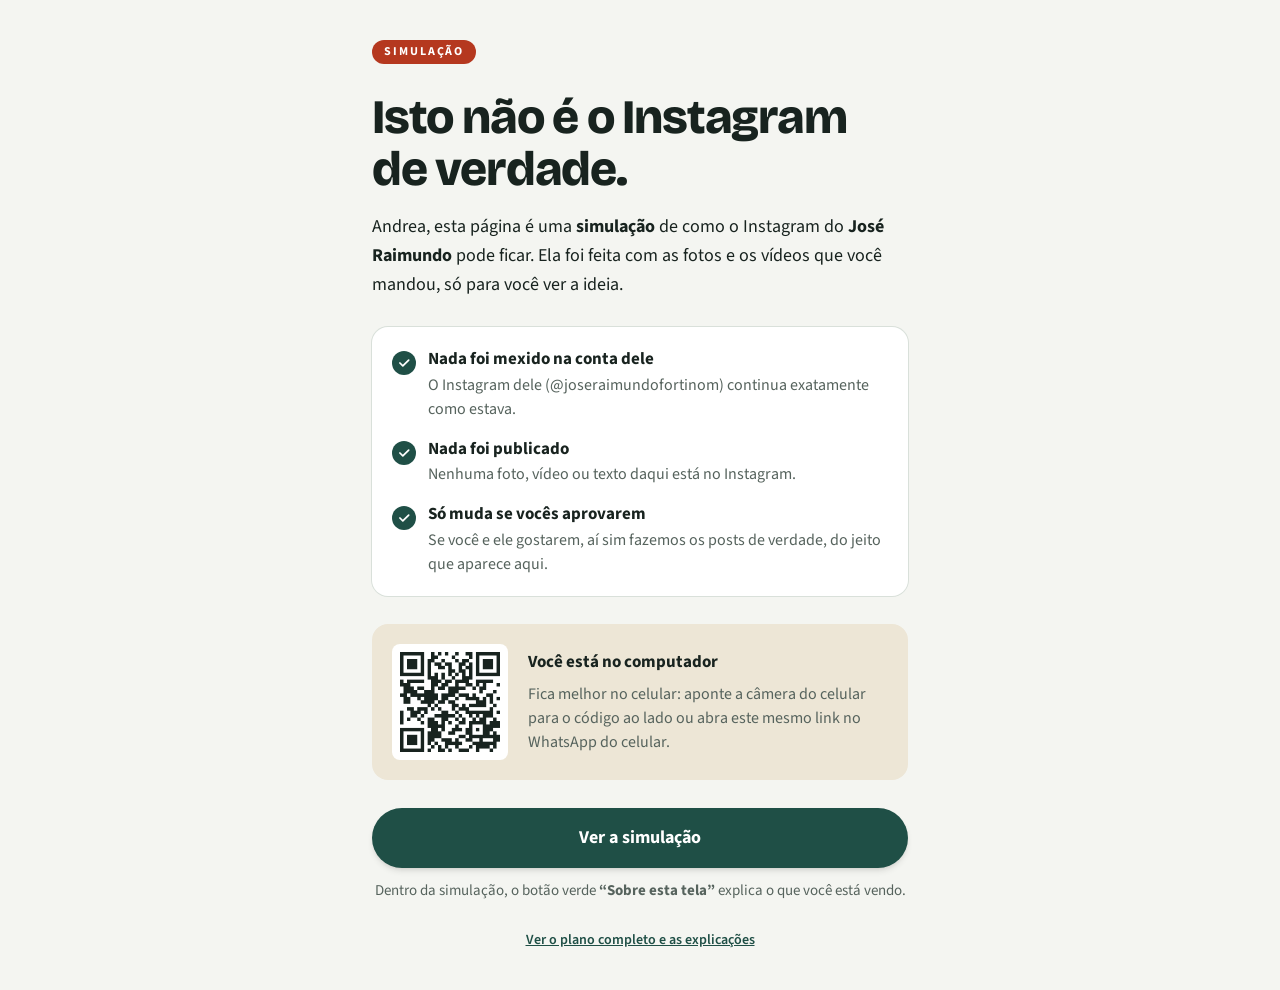
==== commit 4a64f834: "Atualiza proposta do Instagram (2026-11-07)" ====
--- a/index.html
+++ b/index.html
@@ -4,13 +4,17 @@
   <meta charset="UTF-8">
   <meta name="viewport" content="width=device-width, initial-scale=1">
   <meta name="robots" content="noindex, nofollow">
-  <title>Apresentação · Instagram José Raimundo Apurinã</title>
+  <title>Simulação do Instagram de José Raimundo Apurinã</title>
+  <meta name="description" content="Simulação: não é o Instagram real e nada foi publicado. Uma proposta de como o perfil pode ficar.">
+  <meta property="og:title" content="Simulação do Instagram de José Raimundo Apurinã">
+  <meta property="og:description" content="Não é o Instagram real e nada foi publicado. Uma proposta de como o perfil pode ficar.">
+  <meta property="og:type" content="website">
   <link rel="preconnect" href="https://fonts.googleapis.com">
   <link rel="preconnect" href="https://fonts.gstatic.com" crossorigin>
   <link rel="stylesheet" href="https://fonts.googleapis.com/css2?family=Bricolage+Grotesque:opsz,wght@12..96,500;12..96,700;12..96,800&family=Source+Sans+3:wght@400;600;700&display=swap">
-  <script type="module" crossorigin src="./assets/index-DN0PJLgt.js"></script>
-  <link rel="modulepreload" crossorigin href="./assets/shell-CTbO2ROe.js">
-  <link rel="stylesheet" crossorigin href="./assets/shell-BoE5GBk3.css">
+  <script type="module" crossorigin src="./assets/index-DZCuDmSW.js"></script>
+  <link rel="modulepreload" crossorigin href="./assets/data-BdZF9JFf.js">
+  <link rel="stylesheet" crossorigin href="./assets/data-DIkAw4_g.css">
 </head>
 <body class="min-h-dvh bg-papel font-sans text-tinta antialiased">
   <div id="app"></div>
--- a/assets/data-DIkAw4_g.css
+++ b/assets/data-DIkAw4_g.css
@@ -0,0 +1 @@
+/*! tailwindcss v4.1.16 | MIT License | https://tailwindcss.com */@layer properties{@supports (((-webkit-hyphens:none)) and (not (margin-trim:inline))) or ((-moz-orient:inline) and (not (color:rgb(from red r g b)))){*,:before,:after,::backdrop{--tw-translate-x:0;--tw-translate-y:0;--tw-translate-z:0;--tw-rotate-x:initial;--tw-rotate-y:initial;--tw-rotate-z:initial;--tw-skew-x:initial;--tw-skew-y:initial;--tw-scroll-snap-strictness:proximity;--tw-space-y-reverse:0;--tw-divide-y-reverse:0;--tw-border-style:solid;--tw-gradient-position:initial;--tw-gradient-from:#0000;--tw-gradient-via:#0000;--tw-gradient-to:#0000;--tw-gradient-stops:initial;--tw-gradient-via-stops:initial;--tw-gradient-from-position:0%;--tw-gradient-via-position:50%;--tw-gradient-to-position:100%;--tw-leading:initial;--tw-font-weight:initial;--tw-tracking:initial;--tw-ordinal:initial;--tw-slashed-zero:initial;--tw-numeric-figure:initial;--tw-numeric-spacing:initial;--tw-numeric-fraction:initial;--tw-shadow:0 0 #0000;--tw-shadow-color:initial;--tw-shadow-alpha:100%;--tw-inset-shadow:0 0 #0000;--tw-inset-shadow-color:initial;--tw-inset-shadow-alpha:100%;--tw-ring-color:initial;--tw-ring-shadow:0 0 #0000;--tw-inset-ring-color:initial;--tw-inset-ring-shadow:0 0 #0000;--tw-ring-inset:initial;--tw-ring-offset-width:0px;--tw-ring-offset-color:#fff;--tw-ring-offset-shadow:0 0 #0000;--tw-blur:initial;--tw-brightness:initial;--tw-contrast:initial;--tw-grayscale:initial;--tw-hue-rotate:initial;--tw-invert:initial;--tw-opacity:initial;--tw-saturate:initial;--tw-sepia:initial;--tw-drop-shadow:initial;--tw-drop-shadow-color:initial;--tw-drop-shadow-alpha:100%;--tw-drop-shadow-size:initial;--tw-backdrop-blur:initial;--tw-backdrop-brightness:initial;--tw-backdrop-contrast:initial;--tw-backdrop-grayscale:initial;--tw-backdrop-hue-rotate:initial;--tw-backdrop-invert:initial;--tw-backdrop-opacity:initial;--tw-backdrop-saturate:initial;--tw-backdrop-sepia:initial}}}@layer theme{:root,:host{--font-sans:"Source Sans 3","Segoe UI",system-ui,sans-serif;--font-mono:ui-monospace,SFMono-Regular,Menlo,Monaco,Consolas,"Liberation Mono","Courier New",monospace;--color-black:#000;--color-white:#fff;--spacing:.25rem;--container-xl:36rem;--container-4xl:56rem;--container-6xl:72rem;--text-xs:.75rem;--text-xs--line-height:calc(1/.75);--text-sm:.875rem;--text-sm--line-height:calc(1.25/.875);--text-lg:1.125rem;--text-lg--line-height:calc(1.75/1.125);--text-xl:1.25rem;--text-xl--line-height:calc(1.75/1.25);--text-2xl:1.5rem;--text-2xl--line-height:calc(2/1.5);--text-3xl:1.875rem;--text-3xl--line-height: 1.2 ;--text-4xl:2.25rem;--text-4xl--line-height:calc(2.5/2.25);--text-5xl:3rem;--text-5xl--line-height:1;--font-weight-normal:400;--font-weight-semibold:600;--font-weight-bold:700;--font-weight-extrabold:800;--tracking-tight:-.025em;--tracking-wide:.025em;--leading-tight:1.25;--leading-snug:1.375;--leading-relaxed:1.625;--radius-md:.375rem;--radius-lg:.5rem;--radius-xl:.75rem;--radius-2xl:1rem;--default-transition-duration:.15s;--default-transition-timing-function:cubic-bezier(.4,0,.2,1);--default-font-family:var(--font-sans);--default-mono-font-family:var(--font-mono);--color-rio:#1f4f46;--color-rio-claro:#2e6b5f;--color-urucum:#b5381f;--color-areia:#ede6d6;--color-papel:#f4f5f1;--color-tinta:#18231f;--color-cinza:#56635d;--color-linha:#d9e0da;--font-display:"Bricolage Grotesque","Segoe UI",system-ui,sans-serif;--font-ig:-apple-system,BlinkMacSystemFont,"SF Pro Text","Segoe UI",Roboto,Helvetica,Arial,sans-serif}}@layer base{*,:after,:before,::backdrop{box-sizing:border-box;border:0 solid;margin:0;padding:0}::file-selector-button{box-sizing:border-box;border:0 solid;margin:0;padding:0}html,:host{-webkit-text-size-adjust:100%;tab-size:4;line-height:1.5;font-family:var(--default-font-family,ui-sans-serif,system-ui,sans-serif,"Apple Color Emoji","Segoe UI Emoji","Segoe UI Symbol","Noto Color Emoji");font-feature-settings:var(--default-font-feature-settings,normal);font-variation-settings:var(--default-font-variation-settings,normal);-webkit-tap-highlight-color:transparent}hr{height:0;color:inherit;border-top-width:1px}abbr:where([title]){-webkit-text-decoration:underline dotted;text-decoration:underline dotted}h1,h2,h3,h4,h5,h6{font-size:inherit;font-weight:inherit}a{color:inherit;-webkit-text-decoration:inherit;text-decoration:inherit}b,strong{font-weight:bolder}code,kbd,samp,pre{font-family:var(--default-mono-font-family,ui-monospace,SFMono-Regular,Menlo,Monaco,Consolas,"Liberation Mono","Courier New",monospace);font-feature-settings:var(--default-mono-font-feature-settings,normal);font-variation-settings:var(--default-mono-font-variation-settings,normal);font-size:1em}small{font-size:80%}sub,sup{vertical-align:baseline;font-size:75%;line-height:0;position:relative}sub{bottom:-.25em}sup{top:-.5em}table{text-indent:0;border-color:inherit;border-collapse:collapse}:-moz-focusring{outline:auto}progress{vertical-align:baseline}summary{display:list-item}ol,ul,menu{list-style:none}img,svg,video,canvas,audio,iframe,embed,object{vertical-align:middle;display:block}img,video{max-width:100%;height:auto}button,input,select,optgroup,textarea{font:inherit;font-feature-settings:inherit;font-variation-settings:inherit;letter-spacing:inherit;color:inherit;opacity:1;background-color:#0000;border-radius:0}::file-selector-button{font:inherit;font-feature-settings:inherit;font-variation-settings:inherit;letter-spacing:inherit;color:inherit;opacity:1;background-color:#0000;border-radius:0}:where(select:is([multiple],[size])) optgroup{font-weight:bolder}:where(select:is([multiple],[size])) optgroup option{padding-inline-start:20px}::file-selector-button{margin-inline-end:4px}::placeholder{opacity:1}@supports (not ((-webkit-appearance:-apple-pay-button))) or (contain-intrinsic-size:1px){::placeholder{color:currentColor}@supports (color:color-mix(in lab,red,red)){::placeholder{color:color-mix(in oklab,currentcolor 50%,transparent)}}}textarea{resize:vertical}::-webkit-search-decoration{-webkit-appearance:none}::-webkit-date-and-time-value{min-height:1lh;text-align:inherit}::-webkit-datetime-edit{display:inline-flex}::-webkit-datetime-edit-fields-wrapper{padding:0}::-webkit-datetime-edit{padding-block:0}::-webkit-datetime-edit-year-field{padding-block:0}::-webkit-datetime-edit-month-field{padding-block:0}::-webkit-datetime-edit-day-field{padding-block:0}::-webkit-datetime-edit-hour-field{padding-block:0}::-webkit-datetime-edit-minute-field{padding-block:0}::-webkit-datetime-edit-second-field{padding-block:0}::-webkit-datetime-edit-millisecond-field{padding-block:0}::-webkit-datetime-edit-meridiem-field{padding-block:0}::-webkit-calendar-picker-indicator{line-height:1}:-moz-ui-invalid{box-shadow:none}button,input:where([type=button],[type=reset],[type=submit]){appearance:button}::file-selector-button{appearance:button}::-webkit-inner-spin-button{height:auto}::-webkit-outer-spin-button{height:auto}[hidden]:where(:not([hidden=until-found])){display:none!important}html{background:var(--color-papel);color:var(--color-tinta)}h1,h2,h3{font-family:var(--font-display);text-wrap:balance}:focus-visible{outline:3px solid var(--color-urucum);outline-offset:2px}}@layer components;@layer utilities{.\@container{container-type:inline-size}.pointer-events-none{pointer-events:none}.absolute{position:absolute}.relative{position:relative}.sticky{position:sticky}.inset-0{inset:calc(var(--spacing)*0)}.inset-x-0{inset-inline:calc(var(--spacing)*0)}.inset-x-2{inset-inline:calc(var(--spacing)*2)}.inset-x-3{inset-inline:calc(var(--spacing)*3)}.inset-x-6{inset-inline:calc(var(--spacing)*6)}.top-0{top:calc(var(--spacing)*0)}.top-1\.5{top:calc(var(--spacing)*1.5)}.top-3{top:calc(var(--spacing)*3)}.top-28{top:calc(var(--spacing)*28)}.top-\[58px\]{top:58px}.top-\[70px\]{top:70px}.right-0{right:calc(var(--spacing)*0)}.right-1\.5{right:calc(var(--spacing)*1.5)}.right-3{right:calc(var(--spacing)*3)}.right-4{right:calc(var(--spacing)*4)}.right-16{right:calc(var(--spacing)*16)}.bottom-0{bottom:calc(var(--spacing)*0)}.bottom-3{bottom:calc(var(--spacing)*3)}.bottom-6{bottom:calc(var(--spacing)*6)}.bottom-\[68px\]{bottom:68px}.bottom-\[120px\]{bottom:120px}.left-0{left:calc(var(--spacing)*0)}.left-1\/2{left:50%}.left-3{left:calc(var(--spacing)*3)}.z-10{z-index:10}.z-30{z-index:30}.m-0{margin:calc(var(--spacing)*0)}.mx-auto{margin-inline:auto}.mt-0\.5{margin-top:calc(var(--spacing)*.5)}.mt-1{margin-top:calc(var(--spacing)*1)}.mt-2{margin-top:calc(var(--spacing)*2)}.mt-3{margin-top:calc(var(--spacing)*3)}.mt-auto{margin-top:auto}.ml-auto{margin-left:auto}.line-clamp-1{-webkit-line-clamp:1;-webkit-box-orient:vertical;display:-webkit-box;overflow:hidden}.no-scrollbar{scrollbar-width:none}.no-scrollbar::-webkit-scrollbar{display:none}.block{display:block}.flex{display:flex}.grid{display:grid}.hidden{display:none}.inline-block{display:inline-block}.aspect-\[3\/4\]{aspect-ratio:3/4}.size-1\.5{width:calc(var(--spacing)*1.5);height:calc(var(--spacing)*1.5)}.size-3\.5{width:calc(var(--spacing)*3.5);height:calc(var(--spacing)*3.5)}.size-4{width:calc(var(--spacing)*4);height:calc(var(--spacing)*4)}.size-5{width:calc(var(--spacing)*5);height:calc(var(--spacing)*5)}.size-6{width:calc(var(--spacing)*6);height:calc(var(--spacing)*6)}.size-7{width:calc(var(--spacing)*7);height:calc(var(--spacing)*7)}.size-8{width:calc(var(--spacing)*8);height:calc(var(--spacing)*8)}.size-9{width:calc(var(--spacing)*9);height:calc(var(--spacing)*9)}.size-16{width:calc(var(--spacing)*16);height:calc(var(--spacing)*16)}.size-\[14px\]{width:14px;height:14px}.size-\[18px\]{width:18px;height:18px}.size-\[26px\]{width:26px;height:26px}.size-\[28px\]{width:28px;height:28px}.size-\[56px\]{width:56px;height:56px}.size-\[80px\]{width:80px;height:80px}.size-\[132px\]{width:132px;height:132px}.size-full{width:100%;height:100%}.h-11{height:calc(var(--spacing)*11)}.h-36{height:calc(var(--spacing)*36)}.h-56{height:calc(var(--spacing)*56)}.h-\[2\.5px\]{height:2.5px}.h-\[2cqw\]{height:2cqw}.h-full{height:100%}.max-h-\[85dvh\]{max-height:85dvh}.min-h-0{min-height:calc(var(--spacing)*0)}.min-h-dvh{min-height:100dvh}.w-0{width:calc(var(--spacing)*0)}.w-1\/3{width:33.3333%}.w-2\/3{width:66.6667%}.w-\[34px\]{width:34px}.w-\[64px\]{width:64px}.w-fit{width:fit-content}.w-full{width:100%}.max-w-4xl{max-width:var(--container-4xl)}.max-w-6xl{max-width:var(--container-6xl)}.max-w-none{max-width:none}.max-w-prose{max-width:65ch}.max-w-xl{max-width:var(--container-xl)}.min-w-0{min-width:calc(var(--spacing)*0)}.min-w-\[560px\]{min-width:560px}.min-w-\[640px\]{min-width:640px}.flex-1{flex:1}.shrink-0{flex-shrink:0}.-translate-x-1\/2{--tw-translate-x: -50% ;translate:var(--tw-translate-x)var(--tw-translate-y)}.-rotate-45{rotate:-45deg}.transform{transform:var(--tw-rotate-x,)var(--tw-rotate-y,)var(--tw-rotate-z,)var(--tw-skew-x,)var(--tw-skew-y,)}.resize{resize:both}.snap-x{scroll-snap-type:x var(--tw-scroll-snap-strictness)}.snap-y{scroll-snap-type:y var(--tw-scroll-snap-strictness)}.snap-mandatory{--tw-scroll-snap-strictness:mandatory}.snap-center{scroll-snap-align:center}.snap-start{scroll-snap-align:start}.scroll-mt-24{scroll-margin-top:calc(var(--spacing)*24)}.list-decimal{list-style-type:decimal}.list-disc{list-style-type:disc}.grid-cols-3{grid-template-columns:repeat(3,minmax(0,1fr))}.grid-cols-5{grid-template-columns:repeat(5,minmax(0,1fr))}.grid-cols-\[2\.25rem_minmax\(0\,1fr\)\]{grid-template-columns:2.25rem minmax(0,1fr)}.grid-cols-\[2rem_minmax\(0\,1fr\)\]{grid-template-columns:2rem minmax(0,1fr)}.grid-cols-\[4\.5rem_minmax\(0\,1fr\)\]{grid-template-columns:4.5rem minmax(0,1fr)}.flex-col{flex-direction:column}.flex-wrap{flex-wrap:wrap}.place-items-center{place-items:center}.items-center{align-items:center}.justify-between{justify-content:space-between}.justify-center{justify-content:center}.justify-items-center{justify-items:center}.gap-1{gap:calc(var(--spacing)*1)}.gap-1\.5{gap:calc(var(--spacing)*1.5)}.gap-2{gap:calc(var(--spacing)*2)}.gap-2\.5{gap:calc(var(--spacing)*2.5)}.gap-3{gap:calc(var(--spacing)*3)}.gap-4{gap:calc(var(--spacing)*4)}.gap-5{gap:calc(var(--spacing)*5)}.gap-7{gap:calc(var(--spacing)*7)}.gap-10{gap:calc(var(--spacing)*10)}.gap-\[2cqw\]{gap:2cqw}.gap-\[2px\]{gap:2px}.gap-\[4cqw\]{gap:4cqw}.gap-\[6px\]{gap:6px}:where(.space-y-1>:not(:last-child)){--tw-space-y-reverse:0;margin-block-start:calc(calc(var(--spacing)*1)*var(--tw-space-y-reverse));margin-block-end:calc(calc(var(--spacing)*1)*calc(1 - var(--tw-space-y-reverse)))}:where(.space-y-1\.5>:not(:last-child)){--tw-space-y-reverse:0;margin-block-start:calc(calc(var(--spacing)*1.5)*var(--tw-space-y-reverse));margin-block-end:calc(calc(var(--spacing)*1.5)*calc(1 - var(--tw-space-y-reverse)))}:where(.space-y-2>:not(:last-child)){--tw-space-y-reverse:0;margin-block-start:calc(calc(var(--spacing)*2)*var(--tw-space-y-reverse));margin-block-end:calc(calc(var(--spacing)*2)*calc(1 - var(--tw-space-y-reverse)))}:where(.space-y-3>:not(:last-child)){--tw-space-y-reverse:0;margin-block-start:calc(calc(var(--spacing)*3)*var(--tw-space-y-reverse));margin-block-end:calc(calc(var(--spacing)*3)*calc(1 - var(--tw-space-y-reverse)))}:where(.space-y-4>:not(:last-child)){--tw-space-y-reverse:0;margin-block-start:calc(calc(var(--spacing)*4)*var(--tw-space-y-reverse));margin-block-end:calc(calc(var(--spacing)*4)*calc(1 - var(--tw-space-y-reverse)))}:where(.space-y-5>:not(:last-child)){--tw-space-y-reverse:0;margin-block-start:calc(calc(var(--spacing)*5)*var(--tw-space-y-reverse));margin-block-end:calc(calc(var(--spacing)*5)*calc(1 - var(--tw-space-y-reverse)))}:where(.space-y-6>:not(:last-child)){--tw-space-y-reverse:0;margin-block-start:calc(calc(var(--spacing)*6)*var(--tw-space-y-reverse));margin-block-end:calc(calc(var(--spacing)*6)*calc(1 - var(--tw-space-y-reverse)))}:where(.space-y-\[1px\]>:not(:last-child)){--tw-space-y-reverse:0;margin-block-start:calc(1px*var(--tw-space-y-reverse));margin-block-end:calc(1px*calc(1 - var(--tw-space-y-reverse)))}:where(.space-y-\[2cqw\]>:not(:last-child)){--tw-space-y-reverse:0;margin-block-start:calc(2cqw*var(--tw-space-y-reverse));margin-block-end:calc(2cqw*calc(1 - var(--tw-space-y-reverse)))}:where(.space-y-\[3cqw\]>:not(:last-child)){--tw-space-y-reverse:0;margin-block-start:calc(3cqw*var(--tw-space-y-reverse));margin-block-end:calc(3cqw*calc(1 - var(--tw-space-y-reverse)))}:where(.divide-y>:not(:last-child)){--tw-divide-y-reverse:0;border-bottom-style:var(--tw-border-style);border-top-style:var(--tw-border-style);border-top-width:calc(1px*var(--tw-divide-y-reverse));border-bottom-width:calc(1px*calc(1 - var(--tw-divide-y-reverse)))}:where(.divide-linha>:not(:last-child)){border-color:var(--color-linha)}.truncate{text-overflow:ellipsis;white-space:nowrap;overflow:hidden}.overflow-hidden{overflow:hidden}.overflow-x-auto{overflow-x:auto}.overflow-y-auto{overflow-y:auto}.rounded{border-radius:.25rem}.rounded-2xl{border-radius:var(--radius-2xl)}.rounded-full{border-radius:3.40282e38px}.rounded-lg{border-radius:var(--radius-lg)}.rounded-md{border-radius:var(--radius-md)}.rounded-xl{border-radius:var(--radius-xl)}.rounded-t-2xl{border-top-left-radius:var(--radius-2xl);border-top-right-radius:var(--radius-2xl)}.rounded-b-xl{border-bottom-right-radius:var(--radius-xl);border-bottom-left-radius:var(--radius-xl)}.border{border-style:var(--tw-border-style);border-width:1px}.border-2{border-style:var(--tw-border-style);border-width:2px}.border-t{border-top-style:var(--tw-border-style);border-top-width:1px}.border-b{border-bottom-style:var(--tw-border-style);border-bottom-width:1px}.border-dashed{--tw-border-style:dashed;border-style:dashed}.border-ig-fg{border-color:var(--ig-fg)}.border-ig-line{border-color:var(--ig-line)}.border-linha{border-color:var(--color-linha)}.border-rio{border-color:var(--color-rio)}.border-urucum\/60{border-color:#b5381f99}@supports (color:color-mix(in lab,red,red)){.border-urucum\/60{border-color:color-mix(in oklab,var(--color-urucum)60%,transparent)}}.border-white{border-color:var(--color-white)}.border-white\/50{border-color:#ffffff80}@supports (color:color-mix(in lab,red,red)){.border-white\/50{border-color:color-mix(in oklab,var(--color-white)50%,transparent)}}.border-white\/70{border-color:#ffffffb3}@supports (color:color-mix(in lab,red,red)){.border-white\/70{border-color:color-mix(in oklab,var(--color-white)70%,transparent)}}.bg-\[\#e3efe9\]{background-color:#e3efe9}.bg-\[\#fbefe3\]{background-color:#fbefe3}.bg-areia{background-color:var(--color-areia)}.bg-black{background-color:var(--color-black)}.bg-black\/50{background-color:#00000080}@supports (color:color-mix(in lab,red,red)){.bg-black\/50{background-color:color-mix(in oklab,var(--color-black)50%,transparent)}}.bg-black\/70{background-color:#000000b3}@supports (color:color-mix(in lab,red,red)){.bg-black\/70{background-color:color-mix(in oklab,var(--color-black)70%,transparent)}}.bg-ig{background-color:var(--ig-bg)}.bg-ig-blue{background-color:#0095f6}.bg-ig-btn{background-color:var(--ig-btn)}.bg-ig-line{background-color:var(--ig-line)}.bg-papel{background-color:var(--color-papel)}.bg-papel\/90{background-color:#f4f5f1e6}@supports (color:color-mix(in lab,red,red)){.bg-papel\/90{background-color:color-mix(in oklab,var(--color-papel)90%,transparent)}}.bg-rio{background-color:var(--color-rio)}.bg-urucum{background-color:var(--color-urucum)}.bg-white{background-color:var(--color-white)}.bg-white\/35{background-color:#ffffff59}@supports (color:color-mix(in lab,red,red)){.bg-white\/35{background-color:color-mix(in oklab,var(--color-white)35%,transparent)}}.bg-gradient-to-b{--tw-gradient-position:to bottom in oklab;background-image:linear-gradient(var(--tw-gradient-stops))}.bg-gradient-to-t{--tw-gradient-position:to top in oklab;background-image:linear-gradient(var(--tw-gradient-stops))}.bg-\[conic-gradient\(from_200deg\,\#feda75\,\#fa7e1e\,\#d62976\,\#962fbf\,\#4f5bd5\,\#feda75\)\]{background-image:conic-gradient(from 200deg,#feda75,#fa7e1e,#d62976,#962fbf,#4f5bd5,#feda75)}.from-black\/60{--tw-gradient-from:#0009}@supports (color:color-mix(in lab,red,red)){.from-black\/60{--tw-gradient-from:color-mix(in oklab,var(--color-black)60%,transparent)}}.from-black\/60{--tw-gradient-stops:var(--tw-gradient-via-stops,var(--tw-gradient-position),var(--tw-gradient-from)var(--tw-gradient-from-position),var(--tw-gradient-to)var(--tw-gradient-to-position))}.from-black\/75{--tw-gradient-from:#000000bf}@supports (color:color-mix(in lab,red,red)){.from-black\/75{--tw-gradient-from:color-mix(in oklab,var(--color-black)75%,transparent)}}.from-black\/75{--tw-gradient-stops:var(--tw-gradient-via-stops,var(--tw-gradient-position),var(--tw-gradient-from)var(--tw-gradient-from-position),var(--tw-gradient-to)var(--tw-gradient-to-position))}.from-black\/85{--tw-gradient-from:#000000d9}@supports (color:color-mix(in lab,red,red)){.from-black\/85{--tw-gradient-from:color-mix(in oklab,var(--color-black)85%,transparent)}}.from-black\/85{--tw-gradient-stops:var(--tw-gradient-via-stops,var(--tw-gradient-position),var(--tw-gradient-from)var(--tw-gradient-from-position),var(--tw-gradient-to)var(--tw-gradient-to-position))}.from-rio{--tw-gradient-from:var(--color-rio);--tw-gradient-stops:var(--tw-gradient-via-stops,var(--tw-gradient-position),var(--tw-gradient-from)var(--tw-gradient-from-position),var(--tw-gradient-to)var(--tw-gradient-to-position))}.via-black\/15{--tw-gradient-via:#00000026}@supports (color:color-mix(in lab,red,red)){.via-black\/15{--tw-gradient-via:color-mix(in oklab,var(--color-black)15%,transparent)}}.via-black\/15{--tw-gradient-via-stops:var(--tw-gradient-position),var(--tw-gradient-from)var(--tw-gradient-from-position),var(--tw-gradient-via)var(--tw-gradient-via-position),var(--tw-gradient-to)var(--tw-gradient-to-position);--tw-gradient-stops:var(--tw-gradient-via-stops)}.via-rio\/45{--tw-gradient-via:#1f4f4673}@supports (color:color-mix(in lab,red,red)){.via-rio\/45{--tw-gradient-via:color-mix(in oklab,var(--color-rio)45%,transparent)}}.via-rio\/45{--tw-gradient-via-stops:var(--tw-gradient-position),var(--tw-gradient-from)var(--tw-gradient-from-position),var(--tw-gradient-via)var(--tw-gradient-via-position),var(--tw-gradient-to)var(--tw-gradient-to-position);--tw-gradient-stops:var(--tw-gradient-via-stops)}.to-transparent{--tw-gradient-to:transparent;--tw-gradient-stops:var(--tw-gradient-via-stops,var(--tw-gradient-position),var(--tw-gradient-from)var(--tw-gradient-from-position),var(--tw-gradient-to)var(--tw-gradient-to-position))}.box-decoration-clone{-webkit-box-decoration-break:clone;box-decoration-break:clone}.fill-current{fill:currentColor}.object-cover{object-fit:cover}.object-\[50\%_25\%\]{object-position:50% 25%}.object-\[50\%_30\%\]{object-position:50% 30%}.p-0{padding:calc(var(--spacing)*0)}.p-1{padding:calc(var(--spacing)*1)}.p-2{padding:calc(var(--spacing)*2)}.p-4{padding:calc(var(--spacing)*4)}.p-5{padding:calc(var(--spacing)*5)}.p-6{padding:calc(var(--spacing)*6)}.p-\[2\.5px\]{padding:2.5px}.p-\[2px\]{padding:2px}.p-\[3px\]{padding:3px}.p-\[6cqw\]{padding:6cqw}.p-\[7cqw\]{padding:7cqw}.px-2{padding-inline:calc(var(--spacing)*2)}.px-2\.5{padding-inline:calc(var(--spacing)*2.5)}.px-3{padding-inline:calc(var(--spacing)*3)}.px-3\.5{padding-inline:calc(var(--spacing)*3.5)}.px-4{padding-inline:calc(var(--spacing)*4)}.px-5{padding-inline:calc(var(--spacing)*5)}.px-6{padding-inline:calc(var(--spacing)*6)}.px-\[2cqw\]{padding-inline:2cqw}.py-0\.5{padding-block:calc(var(--spacing)*.5)}.py-1{padding-block:calc(var(--spacing)*1)}.py-1\.5{padding-block:calc(var(--spacing)*1.5)}.py-2{padding-block:calc(var(--spacing)*2)}.py-2\.5{padding-block:calc(var(--spacing)*2.5)}.py-3{padding-block:calc(var(--spacing)*3)}.py-4{padding-block:calc(var(--spacing)*4)}.py-8{padding-block:calc(var(--spacing)*8)}.py-10{padding-block:calc(var(--spacing)*10)}.py-12{padding-block:calc(var(--spacing)*12)}.py-\[\.6cqw\]{padding-block:.6cqw}.py-\[7px\]{padding-block:7px}.pt-2{padding-top:calc(var(--spacing)*2)}.pt-2\.5{padding-top:calc(var(--spacing)*2.5)}.pt-3{padding-top:calc(var(--spacing)*3)}.pt-4{padding-top:calc(var(--spacing)*4)}.pt-8{padding-top:calc(var(--spacing)*8)}.pt-10{padding-top:calc(var(--spacing)*10)}.pt-14{padding-top:calc(var(--spacing)*14)}.pt-\[2px\]{padding-top:2px}.pr-2{padding-right:calc(var(--spacing)*2)}.pb-1{padding-bottom:calc(var(--spacing)*1)}.pb-5{padding-bottom:calc(var(--spacing)*5)}.pb-10{padding-bottom:calc(var(--spacing)*10)}.pb-16{padding-bottom:calc(var(--spacing)*16)}.pb-\[34px\]{padding-bottom:34px}.pl-5{padding-left:calc(var(--spacing)*5)}.text-center{text-align:center}.text-left{text-align:left}.text-right{text-align:right}.font-display{font-family:var(--font-display)}.font-mono{font-family:var(--font-mono)}.font-sans{font-family:var(--font-sans)}.text-2xl{font-size:var(--text-2xl);line-height:var(--tw-leading,var(--text-2xl--line-height))}.text-3xl{font-size:var(--text-3xl);line-height:var(--tw-leading,var(--text-3xl--line-height))}.text-4xl{font-size:var(--text-4xl);line-height:var(--tw-leading,var(--text-4xl--line-height))}.text-lg{font-size:var(--text-lg);line-height:var(--tw-leading,var(--text-lg--line-height))}.text-sm{font-size:var(--text-sm);line-height:var(--tw-leading,var(--text-sm--line-height))}.text-xl{font-size:var(--text-xl);line-height:var(--tw-leading,var(--text-xl--line-height))}.text-xs{font-size:var(--text-xs);line-height:var(--tw-leading,var(--text-xs--line-height))}.text-\[3\.6cqw\]{font-size:3.6cqw}.text-\[3\.8cqw\]{font-size:3.8cqw}.text-\[3cqw\]{font-size:3cqw}.text-\[4\.2cqw\]{font-size:4.2cqw}.text-\[4\.6cqw\]{font-size:4.6cqw}.text-\[4cqw\]{font-size:4cqw}.text-\[6\.6cqw\]{font-size:6.6cqw}.text-\[8\.5cqw\]{font-size:8.5cqw}.text-\[8cqw\]{font-size:8cqw}.text-\[9cqw\]{font-size:9cqw}.text-\[11px\]{font-size:11px}.text-\[12px\]{font-size:12px}.text-\[13px\]{font-size:13px}.text-\[14px\]{font-size:14px}.text-\[15px\]{font-size:15px}.text-\[16px\]{font-size:16px}.text-\[17px\]{font-size:17px}.text-\[20px\]{font-size:20px}.text-\[22px\]{font-size:22px}.text-\[24cqw\]{font-size:24cqw}.text-\[28px\]{font-size:28px}.text-\[34px\]{font-size:34px}.leading-\[\.85\]{--tw-leading:.85;line-height:.85}.leading-\[1\.02\]{--tw-leading:1.02;line-height:1.02}.leading-\[1\.03\]{--tw-leading:1.03;line-height:1.03}.leading-\[1\.08\]{--tw-leading:1.08;line-height:1.08}.leading-\[1\.55\]{--tw-leading:1.55;line-height:1.55}.leading-\[14px\]{--tw-leading:14px;line-height:14px}.leading-\[16px\]{--tw-leading:16px;line-height:16px}.leading-\[18px\]{--tw-leading:18px;line-height:18px}.leading-none{--tw-leading:1;line-height:1}.leading-relaxed{--tw-leading:var(--leading-relaxed);line-height:var(--leading-relaxed)}.leading-snug{--tw-leading:var(--leading-snug);line-height:var(--leading-snug)}.leading-tight{--tw-leading:var(--leading-tight);line-height:var(--leading-tight)}.font-bold{--tw-font-weight:var(--font-weight-bold);font-weight:var(--font-weight-bold)}.font-extrabold{--tw-font-weight:var(--font-weight-extrabold);font-weight:var(--font-weight-extrabold)}.font-normal{--tw-font-weight:var(--font-weight-normal);font-weight:var(--font-weight-normal)}.font-semibold{--tw-font-weight:var(--font-weight-semibold);font-weight:var(--font-weight-semibold)}.tracking-\[\.14em\]{--tw-tracking:.14em;letter-spacing:.14em}.tracking-\[\.16em\]{--tw-tracking:.16em;letter-spacing:.16em}.tracking-tight{--tw-tracking:var(--tracking-tight);letter-spacing:var(--tracking-tight)}.tracking-wide{--tw-tracking:var(--tracking-wide);letter-spacing:var(--tracking-wide)}.whitespace-nowrap{white-space:nowrap}.whitespace-pre-line{white-space:pre-line}.text-\[\#5a2a10\]{color:#5a2a10}.text-\[\#7a3410\]{color:#7a3410}.text-\[\#f3b9a6\]{color:#f3b9a6}.text-black{color:var(--color-black)}.text-cinza{color:var(--color-cinza)}.text-ig-link{color:var(--ig-link)}.text-ig-muted{color:var(--ig-muted)}.text-rio{color:var(--color-rio)}.text-tinta{color:var(--color-tinta)}.text-tinta\/85{color:#18231fd9}@supports (color:color-mix(in lab,red,red)){.text-tinta\/85{color:color-mix(in oklab,var(--color-tinta)85%,transparent)}}.text-urucum{color:var(--color-urucum)}.text-white{color:var(--color-white)}.text-white\/70{color:#ffffffb3}@supports (color:color-mix(in lab,red,red)){.text-white\/70{color:color-mix(in oklab,var(--color-white)70%,transparent)}}.text-white\/80{color:#fffc}@supports (color:color-mix(in lab,red,red)){.text-white\/80{color:color-mix(in oklab,var(--color-white)80%,transparent)}}.uppercase{text-transform:uppercase}.tabular-nums{--tw-numeric-spacing:tabular-nums;font-variant-numeric:var(--tw-ordinal,)var(--tw-slashed-zero,)var(--tw-numeric-figure,)var(--tw-numeric-spacing,)var(--tw-numeric-fraction,)}.underline{text-decoration-line:underline}.antialiased{-webkit-font-smoothing:antialiased;-moz-osx-font-smoothing:grayscale}.opacity-30{opacity:.3}.opacity-80{opacity:.8}.opacity-90{opacity:.9}.shadow-lg{--tw-shadow:0 10px 15px -3px var(--tw-shadow-color,#0000001a),0 4px 6px -4px var(--tw-shadow-color,#0000001a);box-shadow:var(--tw-inset-shadow),var(--tw-inset-ring-shadow),var(--tw-ring-offset-shadow),var(--tw-ring-shadow),var(--tw-shadow)}.shadow-md{--tw-shadow:0 4px 6px -1px var(--tw-shadow-color,#0000001a),0 2px 4px -2px var(--tw-shadow-color,#0000001a);box-shadow:var(--tw-inset-shadow),var(--tw-inset-ring-shadow),var(--tw-ring-offset-shadow),var(--tw-ring-shadow),var(--tw-shadow)}.ring,.ring-1{--tw-ring-shadow:var(--tw-ring-inset,)0 0 0 calc(1px + var(--tw-ring-offset-width))var(--tw-ring-color,currentcolor);box-shadow:var(--tw-inset-shadow),var(--tw-inset-ring-shadow),var(--tw-ring-offset-shadow),var(--tw-ring-shadow),var(--tw-shadow)}.ring-2{--tw-ring-shadow:var(--tw-ring-inset,)0 0 0 calc(2px + var(--tw-ring-offset-width))var(--tw-ring-color,currentcolor);box-shadow:var(--tw-inset-shadow),var(--tw-inset-ring-shadow),var(--tw-ring-offset-shadow),var(--tw-ring-shadow),var(--tw-shadow)}.ring-ig-fg{--tw-ring-color:var(--ig-fg)}.ring-linha{--tw-ring-color:var(--color-linha)}.ring-urucum{--tw-ring-color:var(--color-urucum)}.ring-offset-1{--tw-ring-offset-width:1px;--tw-ring-offset-shadow:var(--tw-ring-inset,)0 0 0 var(--tw-ring-offset-width)var(--tw-ring-offset-color)}.ring-offset-2{--tw-ring-offset-width:2px;--tw-ring-offset-shadow:var(--tw-ring-inset,)0 0 0 var(--tw-ring-offset-width)var(--tw-ring-offset-color)}.ring-offset-\[var\(--ig-bg\)\]{--tw-ring-offset-color:var(--ig-bg)}.drop-shadow{--tw-drop-shadow-size:drop-shadow(0 1px 2px var(--tw-drop-shadow-color,#0000001a))drop-shadow(0 1px 1px var(--tw-drop-shadow-color,#0000000f));--tw-drop-shadow:drop-shadow(0 1px 2px #0000001a)drop-shadow(0 1px 1px #0000000f);filter:var(--tw-blur,)var(--tw-brightness,)var(--tw-contrast,)var(--tw-grayscale,)var(--tw-hue-rotate,)var(--tw-invert,)var(--tw-saturate,)var(--tw-sepia,)var(--tw-drop-shadow,)}.drop-shadow-\[0_0_2px_rgb\(0_0_0\/\.6\)\]{--tw-drop-shadow-size:drop-shadow(0 0 2px var(--tw-drop-shadow-color,#0009));--tw-drop-shadow:var(--tw-drop-shadow-size);filter:var(--tw-blur,)var(--tw-brightness,)var(--tw-contrast,)var(--tw-grayscale,)var(--tw-hue-rotate,)var(--tw-invert,)var(--tw-saturate,)var(--tw-sepia,)var(--tw-drop-shadow,)}.backdrop-blur{--tw-backdrop-blur:blur(8px);-webkit-backdrop-filter:var(--tw-backdrop-blur,)var(--tw-backdrop-brightness,)var(--tw-backdrop-contrast,)var(--tw-backdrop-grayscale,)var(--tw-backdrop-hue-rotate,)var(--tw-backdrop-invert,)var(--tw-backdrop-opacity,)var(--tw-backdrop-saturate,)var(--tw-backdrop-sepia,);backdrop-filter:var(--tw-backdrop-blur,)var(--tw-backdrop-brightness,)var(--tw-backdrop-contrast,)var(--tw-backdrop-grayscale,)var(--tw-backdrop-hue-rotate,)var(--tw-backdrop-invert,)var(--tw-backdrop-opacity,)var(--tw-backdrop-saturate,)var(--tw-backdrop-sepia,)}.transition{transition-property:color,background-color,border-color,outline-color,text-decoration-color,fill,stroke,--tw-gradient-from,--tw-gradient-via,--tw-gradient-to,opacity,box-shadow,transform,translate,scale,rotate,filter,-webkit-backdrop-filter,backdrop-filter,display,content-visibility,overlay,pointer-events;transition-timing-function:var(--tw-ease,var(--default-transition-timing-function));transition-duration:var(--tw-duration,var(--default-transition-duration))}.select-none{-webkit-user-select:none;user-select:none}.backdrop\:bg-black\/50::backdrop{background-color:#00000080}@supports (color:color-mix(in lab,red,red)){.backdrop\:bg-black\/50::backdrop{background-color:color-mix(in oklab,var(--color-black)50%,transparent)}}@media(hover:hover){.hover\:border-rio:hover{border-color:var(--color-rio)}.hover\:bg-areia:hover{background-color:var(--color-areia)}.hover\:bg-rio:hover{background-color:var(--color-rio)}.hover\:bg-rio-claro:hover{background-color:var(--color-rio-claro)}.hover\:text-tinta:hover{color:var(--color-tinta)}.hover\:text-white:hover{color:var(--color-white)}.hover\:opacity-100:hover{opacity:1}.hover\:ring-rio:hover{--tw-ring-color:var(--color-rio)}}.aria-pressed\:bg-rio[aria-pressed=true]{background-color:var(--color-rio)}.aria-pressed\:text-white[aria-pressed=true]{color:var(--color-white)}@media not all and (min-width:640px){.max-\[640px\]\:top-2{top:calc(var(--spacing)*2)}.max-\[640px\]\:top-5{top:calc(var(--spacing)*5)}.max-\[640px\]\:top-16{top:calc(var(--spacing)*16)}.max-\[640px\]\:pt-3{padding-top:calc(var(--spacing)*3)}.max-\[640px\]\:pb-1{padding-bottom:calc(var(--spacing)*1)}}@media(min-width:40rem){.sm\:flex{display:flex}.sm\:grid-cols-2{grid-template-columns:repeat(2,minmax(0,1fr))}.sm\:grid-cols-8{grid-template-columns:repeat(8,minmax(0,1fr))}.sm\:items-center{align-items:center}.sm\:text-4xl{font-size:var(--text-4xl);line-height:var(--tw-leading,var(--text-4xl--line-height))}.sm\:text-5xl{font-size:var(--text-5xl);line-height:var(--tw-leading,var(--text-5xl--line-height))}}@media(min-width:48rem){.md\:grid-cols-2{grid-template-columns:repeat(2,minmax(0,1fr))}.md\:grid-cols-3{grid-template-columns:repeat(3,minmax(0,1fr))}}@media(min-width:64rem){.lg\:sticky{position:sticky}.lg\:top-20{top:calc(var(--spacing)*20)}.lg\:grid-cols-\[440px_minmax\(0\,1fr\)\]{grid-template-columns:440px minmax(0,1fr)}.lg\:items-start{align-items:flex-start}}}.ig{--ig-bg:#fff;--ig-fg:#000;--ig-muted:#737373;--ig-line:#dbdbdb;--ig-btn:#efefef;--ig-link:#00376b;background:var(--ig-bg);color:var(--ig-fg);font-family:var(--font-ig);-webkit-font-smoothing:antialiased;font-size:14px;line-height:18px}.ig[data-ig=dark]{--ig-bg:#000;--ig-fg:#f5f5f5;--ig-muted:#a8a8a8;--ig-line:#262626;--ig-btn:#262626;--ig-link:#e0f1ff}.device-wrap{width:calc(421px*var(--s,1));height:calc(880px*var(--s,1));margin-inline:auto}.device{width:421px;height:880px;transform:scale(var(--s,1));transform-origin:0 0;background:linear-gradient(145deg,#3a3a3c,#1c1c1e 40%,#2c2c2e);border-radius:68px;padding:14px;position:relative;box-shadow:inset 0 0 0 2px #4a4a4c,inset 0 0 0 7px #0a0a0a,0 40px 80px -30px #0000008c}.device:before,.device:after{content:"";background:#2c2c2e;border-radius:2px;width:4px;position:absolute}.device:before{height:64px;top:190px;left:-3px;box-shadow:0 84px #2c2c2e}.device:after{height:96px;top:250px;right:-3px}.screen{border-radius:55px;flex-direction:column;width:393px;height:852px;display:flex;position:relative;overflow:hidden}.island{z-index:50;background:#000;border-radius:20px;width:124px;height:36px;position:absolute;top:11px;left:50%;translate:-50%}.statusbar{z-index:40;flex-shrink:0;justify-content:space-between;align-items:center;height:54px;padding:6px 34px 0 46px;font-size:16px;font-weight:600;display:flex;position:relative}.homebar{flex-shrink:0;place-items:center;height:34px;display:grid}.homebar:after{content:"";background:currentColor;border-radius:3px;width:139px;height:5px}.screen.overlay-chrome .statusbar{color:#fff;background:0 0;position:absolute;inset:0 0 auto}.screen.overlay-chrome .homebar{color:#fff;background:#000}.fab,.sheet,.sim-strip{display:none}@media(max-width:640px){.is-mock .site-header,.is-mock .notes-col,.is-mock .site-footer,.is-mock .theme-switch-desktop{display:none!important}.is-mock main.mock{padding:0;display:block}.is-mock .device-wrap{width:100vw;height:100dvh}.is-mock .device{width:100vw;height:100dvh;box-shadow:none;background:0 0;border-radius:0;padding:0;transform:none}.is-mock .device:before,.is-mock .device:after,.is-mock .island,.is-mock .statusbar,.is-mock .homebar{display:none}.is-mock .screen{width:100vw;height:100dvh;padding-top:env(safe-area-inset-top,0px);padding-bottom:env(safe-area-inset-bottom,0px);border-radius:0}.is-mock .fab{right:12px;bottom:calc(64px + env(safe-area-inset-bottom,0px));z-index:60;display:flex;position:fixed}.is-mock{overflow:hidden}.is-mock .sim-strip{text-align:center;background:var(--color-urucum);color:#fff;font:600 12px/1.3 var(--font-sans);letter-spacing:.02em;flex-shrink:0;padding:5px 12px;display:block}.sheet[open]{display:block}}video::cue{color:#fff;font-family:var(--font-ig);background:#000000b8;font-size:15px;line-height:1.3}.reel-video::-webkit-media-text-track-container{transform:translateY(-150px)}@media(prefers-reduced-motion:reduce){*{transition:none!important;animation:none!important}}@property --tw-translate-x{syntax:"*";inherits:false;initial-value:0}@property --tw-translate-y{syntax:"*";inherits:false;initial-value:0}@property --tw-translate-z{syntax:"*";inherits:false;initial-value:0}@property --tw-rotate-x{syntax:"*";inherits:false}@property --tw-rotate-y{syntax:"*";inherits:false}@property --tw-rotate-z{syntax:"*";inherits:false}@property --tw-skew-x{syntax:"*";inherits:false}@property --tw-skew-y{syntax:"*";inherits:false}@property --tw-scroll-snap-strictness{syntax:"*";inherits:false;initial-value:proximity}@property --tw-space-y-reverse{syntax:"*";inherits:false;initial-value:0}@property --tw-divide-y-reverse{syntax:"*";inherits:false;initial-value:0}@property --tw-border-style{syntax:"*";inherits:false;initial-value:solid}@property --tw-gradient-position{syntax:"*";inherits:false}@property --tw-gradient-from{syntax:"<color>";inherits:false;initial-value:#0000}@property --tw-gradient-via{syntax:"<color>";inherits:false;initial-value:#0000}@property --tw-gradient-to{syntax:"<color>";inherits:false;initial-value:#0000}@property --tw-gradient-stops{syntax:"*";inherits:false}@property --tw-gradient-via-stops{syntax:"*";inherits:false}@property --tw-gradient-from-position{syntax:"<length-percentage>";inherits:false;initial-value:0%}@property --tw-gradient-via-position{syntax:"<length-percentage>";inherits:false;initial-value:50%}@property --tw-gradient-to-position{syntax:"<length-percentage>";inherits:false;initial-value:100%}@property --tw-leading{syntax:"*";inherits:false}@property --tw-font-weight{syntax:"*";inherits:false}@property --tw-tracking{syntax:"*";inherits:false}@property --tw-ordinal{syntax:"*";inherits:false}@property --tw-slashed-zero{syntax:"*";inherits:false}@property --tw-numeric-figure{syntax:"*";inherits:false}@property --tw-numeric-spacing{syntax:"*";inherits:false}@property --tw-numeric-fraction{syntax:"*";inherits:false}@property --tw-shadow{syntax:"*";inherits:false;initial-value:0 0 #0000}@property --tw-shadow-color{syntax:"*";inherits:false}@property --tw-shadow-alpha{syntax:"<percentage>";inherits:false;initial-value:100%}@property --tw-inset-shadow{syntax:"*";inherits:false;initial-value:0 0 #0000}@property --tw-inset-shadow-color{syntax:"*";inherits:false}@property --tw-inset-shadow-alpha{syntax:"<percentage>";inherits:false;initial-value:100%}@property --tw-ring-color{syntax:"*";inherits:false}@property --tw-ring-shadow{syntax:"*";inherits:false;initial-value:0 0 #0000}@property --tw-inset-ring-color{syntax:"*";inherits:false}@property --tw-inset-ring-shadow{syntax:"*";inherits:false;initial-value:0 0 #0000}@property --tw-ring-inset{syntax:"*";inherits:false}@property --tw-ring-offset-width{syntax:"<length>";inherits:false;initial-value:0}@property --tw-ring-offset-color{syntax:"*";inherits:false;initial-value:#fff}@property --tw-ring-offset-shadow{syntax:"*";inherits:false;initial-value:0 0 #0000}@property --tw-blur{syntax:"*";inherits:false}@property --tw-brightness{syntax:"*";inherits:false}@property --tw-contrast{syntax:"*";inherits:false}@property --tw-grayscale{syntax:"*";inherits:false}@property --tw-hue-rotate{syntax:"*";inherits:false}@property --tw-invert{syntax:"*";inherits:false}@property --tw-opacity{syntax:"*";inherits:false}@property --tw-saturate{syntax:"*";inherits:false}@property --tw-sepia{syntax:"*";inherits:false}@property --tw-drop-shadow{syntax:"*";inherits:false}@property --tw-drop-shadow-color{syntax:"*";inherits:false}@property --tw-drop-shadow-alpha{syntax:"<percentage>";inherits:false;initial-value:100%}@property --tw-drop-shadow-size{syntax:"*";inherits:false}@property --tw-backdrop-blur{syntax:"*";inherits:false}@property --tw-backdrop-brightness{syntax:"*";inherits:false}@property --tw-backdrop-contrast{syntax:"*";inherits:false}@property --tw-backdrop-grayscale{syntax:"*";inherits:false}@property --tw-backdrop-hue-rotate{syntax:"*";inherits:false}@property --tw-backdrop-invert{syntax:"*";inherits:false}@property --tw-backdrop-opacity{syntax:"*";inherits:false}@property --tw-backdrop-saturate{syntax:"*";inherits:false}@property --tw-backdrop-sepia{syntax:"*";inherits:false}
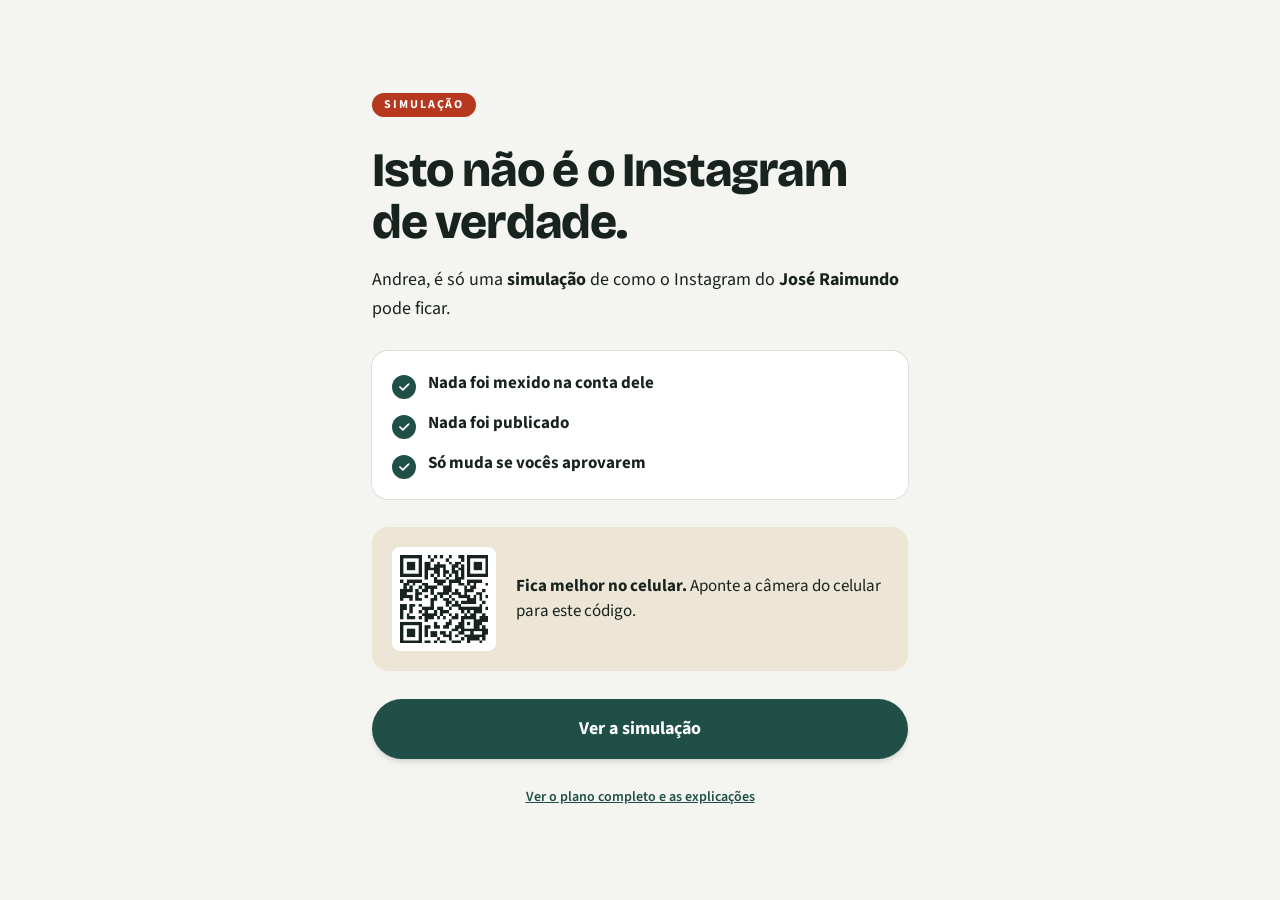
==== commit 7d3bb810: "Atualiza proposta do Instagram (2026-11-07)" ====
--- a/index.html
+++ b/index.html
@@ -12,9 +12,9 @@
   <link rel="preconnect" href="https://fonts.googleapis.com">
   <link rel="preconnect" href="https://fonts.gstatic.com" crossorigin>
   <link rel="stylesheet" href="https://fonts.googleapis.com/css2?family=Bricolage+Grotesque:opsz,wght@12..96,500;12..96,700;12..96,800&family=Source+Sans+3:wght@400;600;700&display=swap">
-  <script type="module" crossorigin src="./assets/index-DZCuDmSW.js"></script>
-  <link rel="modulepreload" crossorigin href="./assets/data-BdZF9JFf.js">
-  <link rel="stylesheet" crossorigin href="./assets/data-DIkAw4_g.css">
+  <script type="module" crossorigin src="./assets/index-DI_hLDAC.js"></script>
+  <link rel="modulepreload" crossorigin href="./assets/style-C-meZdpR.js">
+  <link rel="stylesheet" crossorigin href="./assets/style-BlyyB-53.css">
 </head>
 <body class="min-h-dvh bg-papel font-sans text-tinta antialiased">
   <div id="app"></div>
--- a/assets/style-BlyyB-53.css
+++ b/assets/style-BlyyB-53.css
@@ -0,0 +1 @@
+/*! tailwindcss v4.1.16 | MIT License | https://tailwindcss.com */@layer properties{@supports (((-webkit-hyphens:none)) and (not (margin-trim:inline))) or ((-moz-orient:inline) and (not (color:rgb(from red r g b)))){*,:before,:after,::backdrop{--tw-translate-x:0;--tw-translate-y:0;--tw-translate-z:0;--tw-rotate-x:initial;--tw-rotate-y:initial;--tw-rotate-z:initial;--tw-skew-x:initial;--tw-skew-y:initial;--tw-scroll-snap-strictness:proximity;--tw-space-y-reverse:0;--tw-divide-y-reverse:0;--tw-border-style:solid;--tw-gradient-position:initial;--tw-gradient-from:#0000;--tw-gradient-via:#0000;--tw-gradient-to:#0000;--tw-gradient-stops:initial;--tw-gradient-via-stops:initial;--tw-gradient-from-position:0%;--tw-gradient-via-position:50%;--tw-gradient-to-position:100%;--tw-leading:initial;--tw-font-weight:initial;--tw-tracking:initial;--tw-ordinal:initial;--tw-slashed-zero:initial;--tw-numeric-figure:initial;--tw-numeric-spacing:initial;--tw-numeric-fraction:initial;--tw-shadow:0 0 #0000;--tw-shadow-color:initial;--tw-shadow-alpha:100%;--tw-inset-shadow:0 0 #0000;--tw-inset-shadow-color:initial;--tw-inset-shadow-alpha:100%;--tw-ring-color:initial;--tw-ring-shadow:0 0 #0000;--tw-inset-ring-color:initial;--tw-inset-ring-shadow:0 0 #0000;--tw-ring-inset:initial;--tw-ring-offset-width:0px;--tw-ring-offset-color:#fff;--tw-ring-offset-shadow:0 0 #0000;--tw-blur:initial;--tw-brightness:initial;--tw-contrast:initial;--tw-grayscale:initial;--tw-hue-rotate:initial;--tw-invert:initial;--tw-opacity:initial;--tw-saturate:initial;--tw-sepia:initial;--tw-drop-shadow:initial;--tw-drop-shadow-color:initial;--tw-drop-shadow-alpha:100%;--tw-drop-shadow-size:initial;--tw-backdrop-blur:initial;--tw-backdrop-brightness:initial;--tw-backdrop-contrast:initial;--tw-backdrop-grayscale:initial;--tw-backdrop-hue-rotate:initial;--tw-backdrop-invert:initial;--tw-backdrop-opacity:initial;--tw-backdrop-saturate:initial;--tw-backdrop-sepia:initial}}}@layer theme{:root,:host{--font-sans:"Source Sans 3","Segoe UI",system-ui,sans-serif;--font-mono:ui-monospace,SFMono-Regular,Menlo,Monaco,Consolas,"Liberation Mono","Courier New",monospace;--color-black:#000;--color-white:#fff;--spacing:.25rem;--container-xl:36rem;--container-4xl:56rem;--container-6xl:72rem;--text-xs:.75rem;--text-xs--line-height:calc(1/.75);--text-sm:.875rem;--text-sm--line-height:calc(1.25/.875);--text-lg:1.125rem;--text-lg--line-height:calc(1.75/1.125);--text-xl:1.25rem;--text-xl--line-height:calc(1.75/1.25);--text-2xl:1.5rem;--text-2xl--line-height:calc(2/1.5);--text-3xl:1.875rem;--text-3xl--line-height: 1.2 ;--text-4xl:2.25rem;--text-4xl--line-height:calc(2.5/2.25);--text-5xl:3rem;--text-5xl--line-height:1;--font-weight-normal:400;--font-weight-semibold:600;--font-weight-bold:700;--font-weight-extrabold:800;--tracking-tight:-.025em;--tracking-wide:.025em;--leading-tight:1.25;--leading-snug:1.375;--leading-relaxed:1.625;--radius-md:.375rem;--radius-lg:.5rem;--radius-xl:.75rem;--radius-2xl:1rem;--default-transition-duration:.15s;--default-transition-timing-function:cubic-bezier(.4,0,.2,1);--default-font-family:var(--font-sans);--default-mono-font-family:var(--font-mono);--color-rio:#1f4f46;--color-rio-claro:#2e6b5f;--color-urucum:#b5381f;--color-areia:#ede6d6;--color-papel:#f4f5f1;--color-tinta:#18231f;--color-cinza:#56635d;--color-linha:#d9e0da;--font-display:"Bricolage Grotesque","Segoe UI",system-ui,sans-serif;--font-ig:-apple-system,BlinkMacSystemFont,"SF Pro Text","Segoe UI",Roboto,Helvetica,Arial,sans-serif}}@layer base{*,:after,:before,::backdrop{box-sizing:border-box;border:0 solid;margin:0;padding:0}::file-selector-button{box-sizing:border-box;border:0 solid;margin:0;padding:0}html,:host{-webkit-text-size-adjust:100%;tab-size:4;line-height:1.5;font-family:var(--default-font-family,ui-sans-serif,system-ui,sans-serif,"Apple Color Emoji","Segoe UI Emoji","Segoe UI Symbol","Noto Color Emoji");font-feature-settings:var(--default-font-feature-settings,normal);font-variation-settings:var(--default-font-variation-settings,normal);-webkit-tap-highlight-color:transparent}hr{height:0;color:inherit;border-top-width:1px}abbr:where([title]){-webkit-text-decoration:underline dotted;text-decoration:underline dotted}h1,h2,h3,h4,h5,h6{font-size:inherit;font-weight:inherit}a{color:inherit;-webkit-text-decoration:inherit;text-decoration:inherit}b,strong{font-weight:bolder}code,kbd,samp,pre{font-family:var(--default-mono-font-family,ui-monospace,SFMono-Regular,Menlo,Monaco,Consolas,"Liberation Mono","Courier New",monospace);font-feature-settings:var(--default-mono-font-feature-settings,normal);font-variation-settings:var(--default-mono-font-variation-settings,normal);font-size:1em}small{font-size:80%}sub,sup{vertical-align:baseline;font-size:75%;line-height:0;position:relative}sub{bottom:-.25em}sup{top:-.5em}table{text-indent:0;border-color:inherit;border-collapse:collapse}:-moz-focusring{outline:auto}progress{vertical-align:baseline}summary{display:list-item}ol,ul,menu{list-style:none}img,svg,video,canvas,audio,iframe,embed,object{vertical-align:middle;display:block}img,video{max-width:100%;height:auto}button,input,select,optgroup,textarea{font:inherit;font-feature-settings:inherit;font-variation-settings:inherit;letter-spacing:inherit;color:inherit;opacity:1;background-color:#0000;border-radius:0}::file-selector-button{font:inherit;font-feature-settings:inherit;font-variation-settings:inherit;letter-spacing:inherit;color:inherit;opacity:1;background-color:#0000;border-radius:0}:where(select:is([multiple],[size])) optgroup{font-weight:bolder}:where(select:is([multiple],[size])) optgroup option{padding-inline-start:20px}::file-selector-button{margin-inline-end:4px}::placeholder{opacity:1}@supports (not ((-webkit-appearance:-apple-pay-button))) or (contain-intrinsic-size:1px){::placeholder{color:currentColor}@supports (color:color-mix(in lab,red,red)){::placeholder{color:color-mix(in oklab,currentcolor 50%,transparent)}}}textarea{resize:vertical}::-webkit-search-decoration{-webkit-appearance:none}::-webkit-date-and-time-value{min-height:1lh;text-align:inherit}::-webkit-datetime-edit{display:inline-flex}::-webkit-datetime-edit-fields-wrapper{padding:0}::-webkit-datetime-edit{padding-block:0}::-webkit-datetime-edit-year-field{padding-block:0}::-webkit-datetime-edit-month-field{padding-block:0}::-webkit-datetime-edit-day-field{padding-block:0}::-webkit-datetime-edit-hour-field{padding-block:0}::-webkit-datetime-edit-minute-field{padding-block:0}::-webkit-datetime-edit-second-field{padding-block:0}::-webkit-datetime-edit-millisecond-field{padding-block:0}::-webkit-datetime-edit-meridiem-field{padding-block:0}::-webkit-calendar-picker-indicator{line-height:1}:-moz-ui-invalid{box-shadow:none}button,input:where([type=button],[type=reset],[type=submit]){appearance:button}::file-selector-button{appearance:button}::-webkit-inner-spin-button{height:auto}::-webkit-outer-spin-button{height:auto}[hidden]:where(:not([hidden=until-found])){display:none!important}html{background:var(--color-papel);color:var(--color-tinta)}h1,h2,h3{font-family:var(--font-display);text-wrap:balance}:focus-visible{outline:3px solid var(--color-urucum);outline-offset:2px}}@layer components;@layer utilities{.\@container{container-type:inline-size}.pointer-events-none{pointer-events:none}.absolute{position:absolute}.relative{position:relative}.sticky{position:sticky}.inset-0{inset:calc(var(--spacing)*0)}.inset-x-0{inset-inline:calc(var(--spacing)*0)}.inset-x-2{inset-inline:calc(var(--spacing)*2)}.inset-x-3{inset-inline:calc(var(--spacing)*3)}.inset-x-6{inset-inline:calc(var(--spacing)*6)}.top-0{top:calc(var(--spacing)*0)}.top-1\.5{top:calc(var(--spacing)*1.5)}.top-3{top:calc(var(--spacing)*3)}.top-28{top:calc(var(--spacing)*28)}.top-\[58px\]{top:58px}.top-\[70px\]{top:70px}.right-0{right:calc(var(--spacing)*0)}.right-1\.5{right:calc(var(--spacing)*1.5)}.right-3{right:calc(var(--spacing)*3)}.right-4{right:calc(var(--spacing)*4)}.right-16{right:calc(var(--spacing)*16)}.bottom-0{bottom:calc(var(--spacing)*0)}.bottom-3{bottom:calc(var(--spacing)*3)}.bottom-6{bottom:calc(var(--spacing)*6)}.bottom-\[68px\]{bottom:68px}.bottom-\[120px\]{bottom:120px}.left-0{left:calc(var(--spacing)*0)}.left-1\/2{left:50%}.left-3{left:calc(var(--spacing)*3)}.z-10{z-index:10}.z-30{z-index:30}.mx-auto{margin-inline:auto}.mt-0\.5{margin-top:calc(var(--spacing)*.5)}.mt-1{margin-top:calc(var(--spacing)*1)}.mt-2{margin-top:calc(var(--spacing)*2)}.mt-3{margin-top:calc(var(--spacing)*3)}.ml-auto{margin-left:auto}.line-clamp-1{-webkit-line-clamp:1;-webkit-box-orient:vertical;display:-webkit-box;overflow:hidden}.no-scrollbar{scrollbar-width:none}.no-scrollbar::-webkit-scrollbar{display:none}.block{display:block}.flex{display:flex}.grid{display:grid}.hidden{display:none}.inline-block{display:inline-block}.aspect-\[3\/4\]{aspect-ratio:3/4}.size-1\.5{width:calc(var(--spacing)*1.5);height:calc(var(--spacing)*1.5)}.size-3\.5{width:calc(var(--spacing)*3.5);height:calc(var(--spacing)*3.5)}.size-4{width:calc(var(--spacing)*4);height:calc(var(--spacing)*4)}.size-5{width:calc(var(--spacing)*5);height:calc(var(--spacing)*5)}.size-6{width:calc(var(--spacing)*6);height:calc(var(--spacing)*6)}.size-7{width:calc(var(--spacing)*7);height:calc(var(--spacing)*7)}.size-8{width:calc(var(--spacing)*8);height:calc(var(--spacing)*8)}.size-9{width:calc(var(--spacing)*9);height:calc(var(--spacing)*9)}.size-16{width:calc(var(--spacing)*16);height:calc(var(--spacing)*16)}.size-\[14px\]{width:14px;height:14px}.size-\[18px\]{width:18px;height:18px}.size-\[26px\]{width:26px;height:26px}.size-\[28px\]{width:28px;height:28px}.size-\[56px\]{width:56px;height:56px}.size-\[80px\]{width:80px;height:80px}.size-\[120px\]{width:120px;height:120px}.size-full{width:100%;height:100%}.h-11{height:calc(var(--spacing)*11)}.h-36{height:calc(var(--spacing)*36)}.h-56{height:calc(var(--spacing)*56)}.h-\[2\.5px\]{height:2.5px}.h-\[2cqw\]{height:2cqw}.h-full{height:100%}.min-h-0{min-height:calc(var(--spacing)*0)}.min-h-dvh{min-height:100dvh}.w-0{width:calc(var(--spacing)*0)}.w-1\/3{width:33.3333%}.w-2\/3{width:66.6667%}.w-\[34px\]{width:34px}.w-\[64px\]{width:64px}.w-fit{width:fit-content}.w-full{width:100%}.max-w-4xl{max-width:var(--container-4xl)}.max-w-6xl{max-width:var(--container-6xl)}.max-w-prose{max-width:65ch}.max-w-xl{max-width:var(--container-xl)}.min-w-0{min-width:calc(var(--spacing)*0)}.min-w-\[560px\]{min-width:560px}.min-w-\[640px\]{min-width:640px}.flex-1{flex:1}.shrink-0{flex-shrink:0}.-translate-x-1\/2{--tw-translate-x: -50% ;translate:var(--tw-translate-x)var(--tw-translate-y)}.-rotate-45{rotate:-45deg}.transform{transform:var(--tw-rotate-x,)var(--tw-rotate-y,)var(--tw-rotate-z,)var(--tw-skew-x,)var(--tw-skew-y,)}.resize{resize:both}.snap-x{scroll-snap-type:x var(--tw-scroll-snap-strictness)}.snap-y{scroll-snap-type:y var(--tw-scroll-snap-strictness)}.snap-mandatory{--tw-scroll-snap-strictness:mandatory}.snap-center{scroll-snap-align:center}.snap-start{scroll-snap-align:start}.scroll-mt-24{scroll-margin-top:calc(var(--spacing)*24)}.list-decimal{list-style-type:decimal}.list-disc{list-style-type:disc}.grid-cols-3{grid-template-columns:repeat(3,minmax(0,1fr))}.grid-cols-5{grid-template-columns:repeat(5,minmax(0,1fr))}.grid-cols-\[2\.25rem_minmax\(0\,1fr\)\]{grid-template-columns:2.25rem minmax(0,1fr)}.grid-cols-\[2rem_minmax\(0\,1fr\)\]{grid-template-columns:2rem minmax(0,1fr)}.grid-cols-\[4\.5rem_minmax\(0\,1fr\)\]{grid-template-columns:4.5rem minmax(0,1fr)}.flex-col{flex-direction:column}.flex-wrap{flex-wrap:wrap}.place-items-center{place-items:center}.items-center{align-items:center}.justify-between{justify-content:space-between}.justify-center{justify-content:center}.justify-items-center{justify-items:center}.gap-1{gap:calc(var(--spacing)*1)}.gap-1\.5{gap:calc(var(--spacing)*1.5)}.gap-2{gap:calc(var(--spacing)*2)}.gap-2\.5{gap:calc(var(--spacing)*2.5)}.gap-3{gap:calc(var(--spacing)*3)}.gap-4{gap:calc(var(--spacing)*4)}.gap-5{gap:calc(var(--spacing)*5)}.gap-7{gap:calc(var(--spacing)*7)}.gap-10{gap:calc(var(--spacing)*10)}.gap-\[2cqw\]{gap:2cqw}.gap-\[2px\]{gap:2px}.gap-\[4cqw\]{gap:4cqw}.gap-\[6px\]{gap:6px}:where(.space-y-0\.5>:not(:last-child)){--tw-space-y-reverse:0;margin-block-start:calc(calc(var(--spacing)*.5)*var(--tw-space-y-reverse));margin-block-end:calc(calc(var(--spacing)*.5)*calc(1 - var(--tw-space-y-reverse)))}:where(.space-y-1>:not(:last-child)){--tw-space-y-reverse:0;margin-block-start:calc(calc(var(--spacing)*1)*var(--tw-space-y-reverse));margin-block-end:calc(calc(var(--spacing)*1)*calc(1 - var(--tw-space-y-reverse)))}:where(.space-y-1\.5>:not(:last-child)){--tw-space-y-reverse:0;margin-block-start:calc(calc(var(--spacing)*1.5)*var(--tw-space-y-reverse));margin-block-end:calc(calc(var(--spacing)*1.5)*calc(1 - var(--tw-space-y-reverse)))}:where(.space-y-2>:not(:last-child)){--tw-space-y-reverse:0;margin-block-start:calc(calc(var(--spacing)*2)*var(--tw-space-y-reverse));margin-block-end:calc(calc(var(--spacing)*2)*calc(1 - var(--tw-space-y-reverse)))}:where(.space-y-3>:not(:last-child)){--tw-space-y-reverse:0;margin-block-start:calc(calc(var(--spacing)*3)*var(--tw-space-y-reverse));margin-block-end:calc(calc(var(--spacing)*3)*calc(1 - var(--tw-space-y-reverse)))}:where(.space-y-4>:not(:last-child)){--tw-space-y-reverse:0;margin-block-start:calc(calc(var(--spacing)*4)*var(--tw-space-y-reverse));margin-block-end:calc(calc(var(--spacing)*4)*calc(1 - var(--tw-space-y-reverse)))}:where(.space-y-5>:not(:last-child)){--tw-space-y-reverse:0;margin-block-start:calc(calc(var(--spacing)*5)*var(--tw-space-y-reverse));margin-block-end:calc(calc(var(--spacing)*5)*calc(1 - var(--tw-space-y-reverse)))}:where(.space-y-6>:not(:last-child)){--tw-space-y-reverse:0;margin-block-start:calc(calc(var(--spacing)*6)*var(--tw-space-y-reverse));margin-block-end:calc(calc(var(--spacing)*6)*calc(1 - var(--tw-space-y-reverse)))}:where(.space-y-\[1px\]>:not(:last-child)){--tw-space-y-reverse:0;margin-block-start:calc(1px*var(--tw-space-y-reverse));margin-block-end:calc(1px*calc(1 - var(--tw-space-y-reverse)))}:where(.space-y-\[2cqw\]>:not(:last-child)){--tw-space-y-reverse:0;margin-block-start:calc(2cqw*var(--tw-space-y-reverse));margin-block-end:calc(2cqw*calc(1 - var(--tw-space-y-reverse)))}:where(.space-y-\[3cqw\]>:not(:last-child)){--tw-space-y-reverse:0;margin-block-start:calc(3cqw*var(--tw-space-y-reverse));margin-block-end:calc(3cqw*calc(1 - var(--tw-space-y-reverse)))}:where(.divide-y>:not(:last-child)){--tw-divide-y-reverse:0;border-bottom-style:var(--tw-border-style);border-top-style:var(--tw-border-style);border-top-width:calc(1px*var(--tw-divide-y-reverse));border-bottom-width:calc(1px*calc(1 - var(--tw-divide-y-reverse)))}:where(.divide-linha>:not(:last-child)){border-color:var(--color-linha)}.truncate{text-overflow:ellipsis;white-space:nowrap;overflow:hidden}.overflow-hidden{overflow:hidden}.overflow-x-auto{overflow-x:auto}.overflow-y-auto{overflow-y:auto}.rounded{border-radius:.25rem}.rounded-2xl{border-radius:var(--radius-2xl)}.rounded-full{border-radius:3.40282e38px}.rounded-lg{border-radius:var(--radius-lg)}.rounded-md{border-radius:var(--radius-md)}.rounded-xl{border-radius:var(--radius-xl)}.rounded-b-xl{border-bottom-right-radius:var(--radius-xl);border-bottom-left-radius:var(--radius-xl)}.border{border-style:var(--tw-border-style);border-width:1px}.border-2{border-style:var(--tw-border-style);border-width:2px}.border-t{border-top-style:var(--tw-border-style);border-top-width:1px}.border-b{border-bottom-style:var(--tw-border-style);border-bottom-width:1px}.border-dashed{--tw-border-style:dashed;border-style:dashed}.border-ig-fg{border-color:var(--ig-fg)}.border-ig-line{border-color:var(--ig-line)}.border-linha{border-color:var(--color-linha)}.border-rio{border-color:var(--color-rio)}.border-urucum\/60{border-color:#b5381f99}@supports (color:color-mix(in lab,red,red)){.border-urucum\/60{border-color:color-mix(in oklab,var(--color-urucum)60%,transparent)}}.border-white{border-color:var(--color-white)}.border-white\/50{border-color:#ffffff80}@supports (color:color-mix(in lab,red,red)){.border-white\/50{border-color:color-mix(in oklab,var(--color-white)50%,transparent)}}.border-white\/70{border-color:#ffffffb3}@supports (color:color-mix(in lab,red,red)){.border-white\/70{border-color:color-mix(in oklab,var(--color-white)70%,transparent)}}.bg-\[\#e3efe9\]{background-color:#e3efe9}.bg-\[\#fbefe3\]{background-color:#fbefe3}.bg-areia{background-color:var(--color-areia)}.bg-black{background-color:var(--color-black)}.bg-black\/50{background-color:#00000080}@supports (color:color-mix(in lab,red,red)){.bg-black\/50{background-color:color-mix(in oklab,var(--color-black)50%,transparent)}}.bg-black\/70{background-color:#000000b3}@supports (color:color-mix(in lab,red,red)){.bg-black\/70{background-color:color-mix(in oklab,var(--color-black)70%,transparent)}}.bg-ig{background-color:var(--ig-bg)}.bg-ig-blue{background-color:#0095f6}.bg-ig-btn{background-color:var(--ig-btn)}.bg-ig-line{background-color:var(--ig-line)}.bg-papel{background-color:var(--color-papel)}.bg-papel\/90{background-color:#f4f5f1e6}@supports (color:color-mix(in lab,red,red)){.bg-papel\/90{background-color:color-mix(in oklab,var(--color-papel)90%,transparent)}}.bg-rio{background-color:var(--color-rio)}.bg-urucum{background-color:var(--color-urucum)}.bg-white{background-color:var(--color-white)}.bg-white\/35{background-color:#ffffff59}@supports (color:color-mix(in lab,red,red)){.bg-white\/35{background-color:color-mix(in oklab,var(--color-white)35%,transparent)}}.bg-gradient-to-b{--tw-gradient-position:to bottom in oklab;background-image:linear-gradient(var(--tw-gradient-stops))}.bg-gradient-to-t{--tw-gradient-position:to top in oklab;background-image:linear-gradient(var(--tw-gradient-stops))}.bg-\[conic-gradient\(from_200deg\,\#feda75\,\#fa7e1e\,\#d62976\,\#962fbf\,\#4f5bd5\,\#feda75\)\]{background-image:conic-gradient(from 200deg,#feda75,#fa7e1e,#d62976,#962fbf,#4f5bd5,#feda75)}.from-black\/60{--tw-gradient-from:#0009}@supports (color:color-mix(in lab,red,red)){.from-black\/60{--tw-gradient-from:color-mix(in oklab,var(--color-black)60%,transparent)}}.from-black\/60{--tw-gradient-stops:var(--tw-gradient-via-stops,var(--tw-gradient-position),var(--tw-gradient-from)var(--tw-gradient-from-position),var(--tw-gradient-to)var(--tw-gradient-to-position))}.from-black\/75{--tw-gradient-from:#000000bf}@supports (color:color-mix(in lab,red,red)){.from-black\/75{--tw-gradient-from:color-mix(in oklab,var(--color-black)75%,transparent)}}.from-black\/75{--tw-gradient-stops:var(--tw-gradient-via-stops,var(--tw-gradient-position),var(--tw-gradient-from)var(--tw-gradient-from-position),var(--tw-gradient-to)var(--tw-gradient-to-position))}.from-black\/85{--tw-gradient-from:#000000d9}@supports (color:color-mix(in lab,red,red)){.from-black\/85{--tw-gradient-from:color-mix(in oklab,var(--color-black)85%,transparent)}}.from-black\/85{--tw-gradient-stops:var(--tw-gradient-via-stops,var(--tw-gradient-position),var(--tw-gradient-from)var(--tw-gradient-from-position),var(--tw-gradient-to)var(--tw-gradient-to-position))}.from-rio{--tw-gradient-from:var(--color-rio);--tw-gradient-stops:var(--tw-gradient-via-stops,var(--tw-gradient-position),var(--tw-gradient-from)var(--tw-gradient-from-position),var(--tw-gradient-to)var(--tw-gradient-to-position))}.via-black\/15{--tw-gradient-via:#00000026}@supports (color:color-mix(in lab,red,red)){.via-black\/15{--tw-gradient-via:color-mix(in oklab,var(--color-black)15%,transparent)}}.via-black\/15{--tw-gradient-via-stops:var(--tw-gradient-position),var(--tw-gradient-from)var(--tw-gradient-from-position),var(--tw-gradient-via)var(--tw-gradient-via-position),var(--tw-gradient-to)var(--tw-gradient-to-position);--tw-gradient-stops:var(--tw-gradient-via-stops)}.via-rio\/45{--tw-gradient-via:#1f4f4673}@supports (color:color-mix(in lab,red,red)){.via-rio\/45{--tw-gradient-via:color-mix(in oklab,var(--color-rio)45%,transparent)}}.via-rio\/45{--tw-gradient-via-stops:var(--tw-gradient-position),var(--tw-gradient-from)var(--tw-gradient-from-position),var(--tw-gradient-via)var(--tw-gradient-via-position),var(--tw-gradient-to)var(--tw-gradient-to-position);--tw-gradient-stops:var(--tw-gradient-via-stops)}.to-transparent{--tw-gradient-to:transparent;--tw-gradient-stops:var(--tw-gradient-via-stops,var(--tw-gradient-position),var(--tw-gradient-from)var(--tw-gradient-from-position),var(--tw-gradient-to)var(--tw-gradient-to-position))}.box-decoration-clone{-webkit-box-decoration-break:clone;box-decoration-break:clone}.fill-current{fill:currentColor}.object-cover{object-fit:cover}.object-\[50\%_25\%\]{object-position:50% 25%}.object-\[50\%_30\%\]{object-position:50% 30%}.p-1{padding:calc(var(--spacing)*1)}.p-2{padding:calc(var(--spacing)*2)}.p-4{padding:calc(var(--spacing)*4)}.p-5{padding:calc(var(--spacing)*5)}.p-6{padding:calc(var(--spacing)*6)}.p-\[2\.5px\]{padding:2.5px}.p-\[2px\]{padding:2px}.p-\[3px\]{padding:3px}.p-\[6cqw\]{padding:6cqw}.p-\[7cqw\]{padding:7cqw}.px-2{padding-inline:calc(var(--spacing)*2)}.px-2\.5{padding-inline:calc(var(--spacing)*2.5)}.px-3{padding-inline:calc(var(--spacing)*3)}.px-4{padding-inline:calc(var(--spacing)*4)}.px-5{padding-inline:calc(var(--spacing)*5)}.px-6{padding-inline:calc(var(--spacing)*6)}.px-\[2cqw\]{padding-inline:2cqw}.py-0\.5{padding-block:calc(var(--spacing)*.5)}.py-1{padding-block:calc(var(--spacing)*1)}.py-1\.5{padding-block:calc(var(--spacing)*1.5)}.py-2{padding-block:calc(var(--spacing)*2)}.py-2\.5{padding-block:calc(var(--spacing)*2.5)}.py-3{padding-block:calc(var(--spacing)*3)}.py-4{padding-block:calc(var(--spacing)*4)}.py-8{padding-block:calc(var(--spacing)*8)}.py-10{padding-block:calc(var(--spacing)*10)}.py-12{padding-block:calc(var(--spacing)*12)}.py-\[\.6cqw\]{padding-block:.6cqw}.py-\[7px\]{padding-block:7px}.pt-2{padding-top:calc(var(--spacing)*2)}.pt-2\.5{padding-top:calc(var(--spacing)*2.5)}.pt-3{padding-top:calc(var(--spacing)*3)}.pt-4{padding-top:calc(var(--spacing)*4)}.pt-8{padding-top:calc(var(--spacing)*8)}.pt-10{padding-top:calc(var(--spacing)*10)}.pt-14{padding-top:calc(var(--spacing)*14)}.pt-\[2px\]{padding-top:2px}.pr-2{padding-right:calc(var(--spacing)*2)}.pb-1{padding-bottom:calc(var(--spacing)*1)}.pb-5{padding-bottom:calc(var(--spacing)*5)}.pb-10{padding-bottom:calc(var(--spacing)*10)}.pb-16{padding-bottom:calc(var(--spacing)*16)}.pb-\[34px\]{padding-bottom:34px}.pl-5{padding-left:calc(var(--spacing)*5)}.text-center{text-align:center}.text-left{text-align:left}.text-right{text-align:right}.font-display{font-family:var(--font-display)}.font-mono{font-family:var(--font-mono)}.font-sans{font-family:var(--font-sans)}.text-2xl{font-size:var(--text-2xl);line-height:var(--tw-leading,var(--text-2xl--line-height))}.text-3xl{font-size:var(--text-3xl);line-height:var(--tw-leading,var(--text-3xl--line-height))}.text-4xl{font-size:var(--text-4xl);line-height:var(--tw-leading,var(--text-4xl--line-height))}.text-lg{font-size:var(--text-lg);line-height:var(--tw-leading,var(--text-lg--line-height))}.text-sm{font-size:var(--text-sm);line-height:var(--tw-leading,var(--text-sm--line-height))}.text-xl{font-size:var(--text-xl);line-height:var(--tw-leading,var(--text-xl--line-height))}.text-xs{font-size:var(--text-xs);line-height:var(--tw-leading,var(--text-xs--line-height))}.text-\[3\.6cqw\]{font-size:3.6cqw}.text-\[3\.8cqw\]{font-size:3.8cqw}.text-\[3cqw\]{font-size:3cqw}.text-\[4\.2cqw\]{font-size:4.2cqw}.text-\[4\.6cqw\]{font-size:4.6cqw}.text-\[4cqw\]{font-size:4cqw}.text-\[6\.6cqw\]{font-size:6.6cqw}.text-\[8\.5cqw\]{font-size:8.5cqw}.text-\[8cqw\]{font-size:8cqw}.text-\[9cqw\]{font-size:9cqw}.text-\[11px\]{font-size:11px}.text-\[12px\]{font-size:12px}.text-\[13px\]{font-size:13px}.text-\[14px\]{font-size:14px}.text-\[15px\]{font-size:15px}.text-\[16px\]{font-size:16px}.text-\[17px\]{font-size:17px}.text-\[20px\]{font-size:20px}.text-\[22px\]{font-size:22px}.text-\[24cqw\]{font-size:24cqw}.text-\[28px\]{font-size:28px}.text-\[34px\]{font-size:34px}.leading-\[\.85\]{--tw-leading:.85;line-height:.85}.leading-\[1\.02\]{--tw-leading:1.02;line-height:1.02}.leading-\[1\.03\]{--tw-leading:1.03;line-height:1.03}.leading-\[1\.08\]{--tw-leading:1.08;line-height:1.08}.leading-\[1\.55\]{--tw-leading:1.55;line-height:1.55}.leading-\[14px\]{--tw-leading:14px;line-height:14px}.leading-\[16px\]{--tw-leading:16px;line-height:16px}.leading-\[18px\]{--tw-leading:18px;line-height:18px}.leading-none{--tw-leading:1;line-height:1}.leading-relaxed{--tw-leading:var(--leading-relaxed);line-height:var(--leading-relaxed)}.leading-snug{--tw-leading:var(--leading-snug);line-height:var(--leading-snug)}.leading-tight{--tw-leading:var(--leading-tight);line-height:var(--leading-tight)}.font-bold{--tw-font-weight:var(--font-weight-bold);font-weight:var(--font-weight-bold)}.font-extrabold{--tw-font-weight:var(--font-weight-extrabold);font-weight:var(--font-weight-extrabold)}.font-normal{--tw-font-weight:var(--font-weight-normal);font-weight:var(--font-weight-normal)}.font-semibold{--tw-font-weight:var(--font-weight-semibold);font-weight:var(--font-weight-semibold)}.tracking-\[\.14em\]{--tw-tracking:.14em;letter-spacing:.14em}.tracking-\[\.16em\]{--tw-tracking:.16em;letter-spacing:.16em}.tracking-tight{--tw-tracking:var(--tracking-tight);letter-spacing:var(--tracking-tight)}.tracking-wide{--tw-tracking:var(--tracking-wide);letter-spacing:var(--tracking-wide)}.whitespace-nowrap{white-space:nowrap}.whitespace-pre-line{white-space:pre-line}.text-\[\#5a2a10\]{color:#5a2a10}.text-\[\#7a3410\]{color:#7a3410}.text-\[\#f3b9a6\]{color:#f3b9a6}.text-black{color:var(--color-black)}.text-cinza{color:var(--color-cinza)}.text-ig-link{color:var(--ig-link)}.text-ig-muted{color:var(--ig-muted)}.text-rio{color:var(--color-rio)}.text-tinta{color:var(--color-tinta)}.text-tinta\/85{color:#18231fd9}@supports (color:color-mix(in lab,red,red)){.text-tinta\/85{color:color-mix(in oklab,var(--color-tinta)85%,transparent)}}.text-urucum{color:var(--color-urucum)}.text-white{color:var(--color-white)}.text-white\/70{color:#ffffffb3}@supports (color:color-mix(in lab,red,red)){.text-white\/70{color:color-mix(in oklab,var(--color-white)70%,transparent)}}.text-white\/80{color:#fffc}@supports (color:color-mix(in lab,red,red)){.text-white\/80{color:color-mix(in oklab,var(--color-white)80%,transparent)}}.uppercase{text-transform:uppercase}.tabular-nums{--tw-numeric-spacing:tabular-nums;font-variant-numeric:var(--tw-ordinal,)var(--tw-slashed-zero,)var(--tw-numeric-figure,)var(--tw-numeric-spacing,)var(--tw-numeric-fraction,)}.underline{text-decoration-line:underline}.antialiased{-webkit-font-smoothing:antialiased;-moz-osx-font-smoothing:grayscale}.opacity-30{opacity:.3}.opacity-80{opacity:.8}.opacity-90{opacity:.9}.shadow-md{--tw-shadow:0 4px 6px -1px var(--tw-shadow-color,#0000001a),0 2px 4px -2px var(--tw-shadow-color,#0000001a);box-shadow:var(--tw-inset-shadow),var(--tw-inset-ring-shadow),var(--tw-ring-offset-shadow),var(--tw-ring-shadow),var(--tw-shadow)}.ring,.ring-1{--tw-ring-shadow:var(--tw-ring-inset,)0 0 0 calc(1px + var(--tw-ring-offset-width))var(--tw-ring-color,currentcolor);box-shadow:var(--tw-inset-shadow),var(--tw-inset-ring-shadow),var(--tw-ring-offset-shadow),var(--tw-ring-shadow),var(--tw-shadow)}.ring-2{--tw-ring-shadow:var(--tw-ring-inset,)0 0 0 calc(2px + var(--tw-ring-offset-width))var(--tw-ring-color,currentcolor);box-shadow:var(--tw-inset-shadow),var(--tw-inset-ring-shadow),var(--tw-ring-offset-shadow),var(--tw-ring-shadow),var(--tw-shadow)}.ring-ig-fg{--tw-ring-color:var(--ig-fg)}.ring-linha{--tw-ring-color:var(--color-linha)}.ring-urucum{--tw-ring-color:var(--color-urucum)}.ring-offset-1{--tw-ring-offset-width:1px;--tw-ring-offset-shadow:var(--tw-ring-inset,)0 0 0 var(--tw-ring-offset-width)var(--tw-ring-offset-color)}.ring-offset-2{--tw-ring-offset-width:2px;--tw-ring-offset-shadow:var(--tw-ring-inset,)0 0 0 var(--tw-ring-offset-width)var(--tw-ring-offset-color)}.ring-offset-\[var\(--ig-bg\)\]{--tw-ring-offset-color:var(--ig-bg)}.drop-shadow{--tw-drop-shadow-size:drop-shadow(0 1px 2px var(--tw-drop-shadow-color,#0000001a))drop-shadow(0 1px 1px var(--tw-drop-shadow-color,#0000000f));--tw-drop-shadow:drop-shadow(0 1px 2px #0000001a)drop-shadow(0 1px 1px #0000000f);filter:var(--tw-blur,)var(--tw-brightness,)var(--tw-contrast,)var(--tw-grayscale,)var(--tw-hue-rotate,)var(--tw-invert,)var(--tw-saturate,)var(--tw-sepia,)var(--tw-drop-shadow,)}.drop-shadow-\[0_0_2px_rgb\(0_0_0\/\.6\)\]{--tw-drop-shadow-size:drop-shadow(0 0 2px var(--tw-drop-shadow-color,#0009));--tw-drop-shadow:var(--tw-drop-shadow-size);filter:var(--tw-blur,)var(--tw-brightness,)var(--tw-contrast,)var(--tw-grayscale,)var(--tw-hue-rotate,)var(--tw-invert,)var(--tw-saturate,)var(--tw-sepia,)var(--tw-drop-shadow,)}.backdrop-blur{--tw-backdrop-blur:blur(8px);-webkit-backdrop-filter:var(--tw-backdrop-blur,)var(--tw-backdrop-brightness,)var(--tw-backdrop-contrast,)var(--tw-backdrop-grayscale,)var(--tw-backdrop-hue-rotate,)var(--tw-backdrop-invert,)var(--tw-backdrop-opacity,)var(--tw-backdrop-saturate,)var(--tw-backdrop-sepia,);backdrop-filter:var(--tw-backdrop-blur,)var(--tw-backdrop-brightness,)var(--tw-backdrop-contrast,)var(--tw-backdrop-grayscale,)var(--tw-backdrop-hue-rotate,)var(--tw-backdrop-invert,)var(--tw-backdrop-opacity,)var(--tw-backdrop-saturate,)var(--tw-backdrop-sepia,)}.transition{transition-property:color,background-color,border-color,outline-color,text-decoration-color,fill,stroke,--tw-gradient-from,--tw-gradient-via,--tw-gradient-to,opacity,box-shadow,transform,translate,scale,rotate,filter,-webkit-backdrop-filter,backdrop-filter,display,content-visibility,overlay,pointer-events;transition-timing-function:var(--tw-ease,var(--default-transition-timing-function));transition-duration:var(--tw-duration,var(--default-transition-duration))}.select-none{-webkit-user-select:none;user-select:none}@media(hover:hover){.hover\:border-rio:hover{border-color:var(--color-rio)}.hover\:bg-areia:hover{background-color:var(--color-areia)}.hover\:bg-rio:hover{background-color:var(--color-rio)}.hover\:bg-rio-claro:hover{background-color:var(--color-rio-claro)}.hover\:text-tinta:hover{color:var(--color-tinta)}.hover\:text-white:hover{color:var(--color-white)}.hover\:opacity-100:hover{opacity:1}.hover\:ring-rio:hover{--tw-ring-color:var(--color-rio)}}.aria-pressed\:bg-rio[aria-pressed=true]{background-color:var(--color-rio)}.aria-pressed\:text-white[aria-pressed=true]{color:var(--color-white)}@media not all and (min-width:640px){.max-\[640px\]\:top-2{top:calc(var(--spacing)*2)}.max-\[640px\]\:top-5{top:calc(var(--spacing)*5)}.max-\[640px\]\:top-16{top:calc(var(--spacing)*16)}.max-\[640px\]\:pt-3{padding-top:calc(var(--spacing)*3)}.max-\[640px\]\:pb-1{padding-bottom:calc(var(--spacing)*1)}}@media(min-width:40rem){.sm\:flex{display:flex}.sm\:grid-cols-2{grid-template-columns:repeat(2,minmax(0,1fr))}.sm\:grid-cols-8{grid-template-columns:repeat(8,minmax(0,1fr))}.sm\:items-center{align-items:center}.sm\:text-4xl{font-size:var(--text-4xl);line-height:var(--tw-leading,var(--text-4xl--line-height))}.sm\:text-5xl{font-size:var(--text-5xl);line-height:var(--tw-leading,var(--text-5xl--line-height))}}@media(min-width:48rem){.md\:grid-cols-2{grid-template-columns:repeat(2,minmax(0,1fr))}.md\:grid-cols-3{grid-template-columns:repeat(3,minmax(0,1fr))}}@media(min-width:64rem){.lg\:sticky{position:sticky}.lg\:top-20{top:calc(var(--spacing)*20)}.lg\:grid-cols-\[440px_minmax\(0\,1fr\)\]{grid-template-columns:440px minmax(0,1fr)}.lg\:items-start{align-items:flex-start}}}.ig{--ig-bg:#fff;--ig-fg:#000;--ig-muted:#737373;--ig-line:#dbdbdb;--ig-btn:#efefef;--ig-link:#00376b;background:var(--ig-bg);color:var(--ig-fg);font-family:var(--font-ig);-webkit-font-smoothing:antialiased;font-size:14px;line-height:18px}.ig[data-ig=dark]{--ig-bg:#000;--ig-fg:#f5f5f5;--ig-muted:#a8a8a8;--ig-line:#262626;--ig-btn:#262626;--ig-link:#e0f1ff}.device-wrap{width:calc(421px*var(--s,1));height:calc(880px*var(--s,1));margin-inline:auto}.device{width:421px;height:880px;transform:scale(var(--s,1));transform-origin:0 0;background:linear-gradient(145deg,#3a3a3c,#1c1c1e 40%,#2c2c2e);border-radius:68px;padding:14px;position:relative;box-shadow:inset 0 0 0 2px #4a4a4c,inset 0 0 0 7px #0a0a0a,0 40px 80px -30px #0000008c}.device:before,.device:after{content:"";background:#2c2c2e;border-radius:2px;width:4px;position:absolute}.device:before{height:64px;top:190px;left:-3px;box-shadow:0 84px #2c2c2e}.device:after{height:96px;top:250px;right:-3px}.screen{border-radius:55px;flex-direction:column;width:393px;height:852px;display:flex;position:relative;overflow:hidden}.island{z-index:50;background:#000;border-radius:20px;width:124px;height:36px;position:absolute;top:11px;left:50%;translate:-50%}.statusbar{z-index:40;flex-shrink:0;justify-content:space-between;align-items:center;height:54px;padding:6px 34px 0 46px;font-size:16px;font-weight:600;display:flex;position:relative}.homebar{flex-shrink:0;place-items:center;height:34px;display:grid}.homebar:after{content:"";background:currentColor;border-radius:3px;width:139px;height:5px}.screen.overlay-chrome .statusbar{color:#fff;background:0 0;position:absolute;inset:0 0 auto}.screen.overlay-chrome .homebar{color:#fff;background:#000}@media(max-width:640px){.is-mock .site-header,.is-mock .notes-col,.is-mock .site-footer,.is-mock .theme-switch-desktop{display:none!important}.is-mock main.mock{padding:0;display:block}.is-mock .device-wrap{width:100vw;height:100dvh}.is-mock .device{width:100vw;height:100dvh;box-shadow:none;background:0 0;border-radius:0;padding:0;transform:none}.is-mock .device:before,.is-mock .device:after,.is-mock .island,.is-mock .statusbar,.is-mock .homebar{display:none}.is-mock .screen{width:100vw;height:100dvh;padding-top:env(safe-area-inset-top,0px);padding-bottom:env(safe-area-inset-bottom,0px);border-radius:0}.is-mock{overflow:hidden}.sheet[open]{display:block}}video::cue{color:#fff;font-family:var(--font-ig);background:#000000b8;font-size:15px;line-height:1.3}.reel-video::-webkit-media-text-track-container{transform:translateY(-150px)}@media(prefers-reduced-motion:reduce){*{transition:none!important;animation:none!important}}@property --tw-translate-x{syntax:"*";inherits:false;initial-value:0}@property --tw-translate-y{syntax:"*";inherits:false;initial-value:0}@property --tw-translate-z{syntax:"*";inherits:false;initial-value:0}@property --tw-rotate-x{syntax:"*";inherits:false}@property --tw-rotate-y{syntax:"*";inherits:false}@property --tw-rotate-z{syntax:"*";inherits:false}@property --tw-skew-x{syntax:"*";inherits:false}@property --tw-skew-y{syntax:"*";inherits:false}@property --tw-scroll-snap-strictness{syntax:"*";inherits:false;initial-value:proximity}@property --tw-space-y-reverse{syntax:"*";inherits:false;initial-value:0}@property --tw-divide-y-reverse{syntax:"*";inherits:false;initial-value:0}@property --tw-border-style{syntax:"*";inherits:false;initial-value:solid}@property --tw-gradient-position{syntax:"*";inherits:false}@property --tw-gradient-from{syntax:"<color>";inherits:false;initial-value:#0000}@property --tw-gradient-via{syntax:"<color>";inherits:false;initial-value:#0000}@property --tw-gradient-to{syntax:"<color>";inherits:false;initial-value:#0000}@property --tw-gradient-stops{syntax:"*";inherits:false}@property --tw-gradient-via-stops{syntax:"*";inherits:false}@property --tw-gradient-from-position{syntax:"<length-percentage>";inherits:false;initial-value:0%}@property --tw-gradient-via-position{syntax:"<length-percentage>";inherits:false;initial-value:50%}@property --tw-gradient-to-position{syntax:"<length-percentage>";inherits:false;initial-value:100%}@property --tw-leading{syntax:"*";inherits:false}@property --tw-font-weight{syntax:"*";inherits:false}@property --tw-tracking{syntax:"*";inherits:false}@property --tw-ordinal{syntax:"*";inherits:false}@property --tw-slashed-zero{syntax:"*";inherits:false}@property --tw-numeric-figure{syntax:"*";inherits:false}@property --tw-numeric-spacing{syntax:"*";inherits:false}@property --tw-numeric-fraction{syntax:"*";inherits:false}@property --tw-shadow{syntax:"*";inherits:false;initial-value:0 0 #0000}@property --tw-shadow-color{syntax:"*";inherits:false}@property --tw-shadow-alpha{syntax:"<percentage>";inherits:false;initial-value:100%}@property --tw-inset-shadow{syntax:"*";inherits:false;initial-value:0 0 #0000}@property --tw-inset-shadow-color{syntax:"*";inherits:false}@property --tw-inset-shadow-alpha{syntax:"<percentage>";inherits:false;initial-value:100%}@property --tw-ring-color{syntax:"*";inherits:false}@property --tw-ring-shadow{syntax:"*";inherits:false;initial-value:0 0 #0000}@property --tw-inset-ring-color{syntax:"*";inherits:false}@property --tw-inset-ring-shadow{syntax:"*";inherits:false;initial-value:0 0 #0000}@property --tw-ring-inset{syntax:"*";inherits:false}@property --tw-ring-offset-width{syntax:"<length>";inherits:false;initial-value:0}@property --tw-ring-offset-color{syntax:"*";inherits:false;initial-value:#fff}@property --tw-ring-offset-shadow{syntax:"*";inherits:false;initial-value:0 0 #0000}@property --tw-blur{syntax:"*";inherits:false}@property --tw-brightness{syntax:"*";inherits:false}@property --tw-contrast{syntax:"*";inherits:false}@property --tw-grayscale{syntax:"*";inherits:false}@property --tw-hue-rotate{syntax:"*";inherits:false}@property --tw-invert{syntax:"*";inherits:false}@property --tw-opacity{syntax:"*";inherits:false}@property --tw-saturate{syntax:"*";inherits:false}@property --tw-sepia{syntax:"*";inherits:false}@property --tw-drop-shadow{syntax:"*";inherits:false}@property --tw-drop-shadow-color{syntax:"*";inherits:false}@property --tw-drop-shadow-alpha{syntax:"<percentage>";inherits:false;initial-value:100%}@property --tw-drop-shadow-size{syntax:"*";inherits:false}@property --tw-backdrop-blur{syntax:"*";inherits:false}@property --tw-backdrop-brightness{syntax:"*";inherits:false}@property --tw-backdrop-contrast{syntax:"*";inherits:false}@property --tw-backdrop-grayscale{syntax:"*";inherits:false}@property --tw-backdrop-hue-rotate{syntax:"*";inherits:false}@property --tw-backdrop-invert{syntax:"*";inherits:false}@property --tw-backdrop-opacity{syntax:"*";inherits:false}@property --tw-backdrop-saturate{syntax:"*";inherits:false}@property --tw-backdrop-sepia{syntax:"*";inherits:false}
